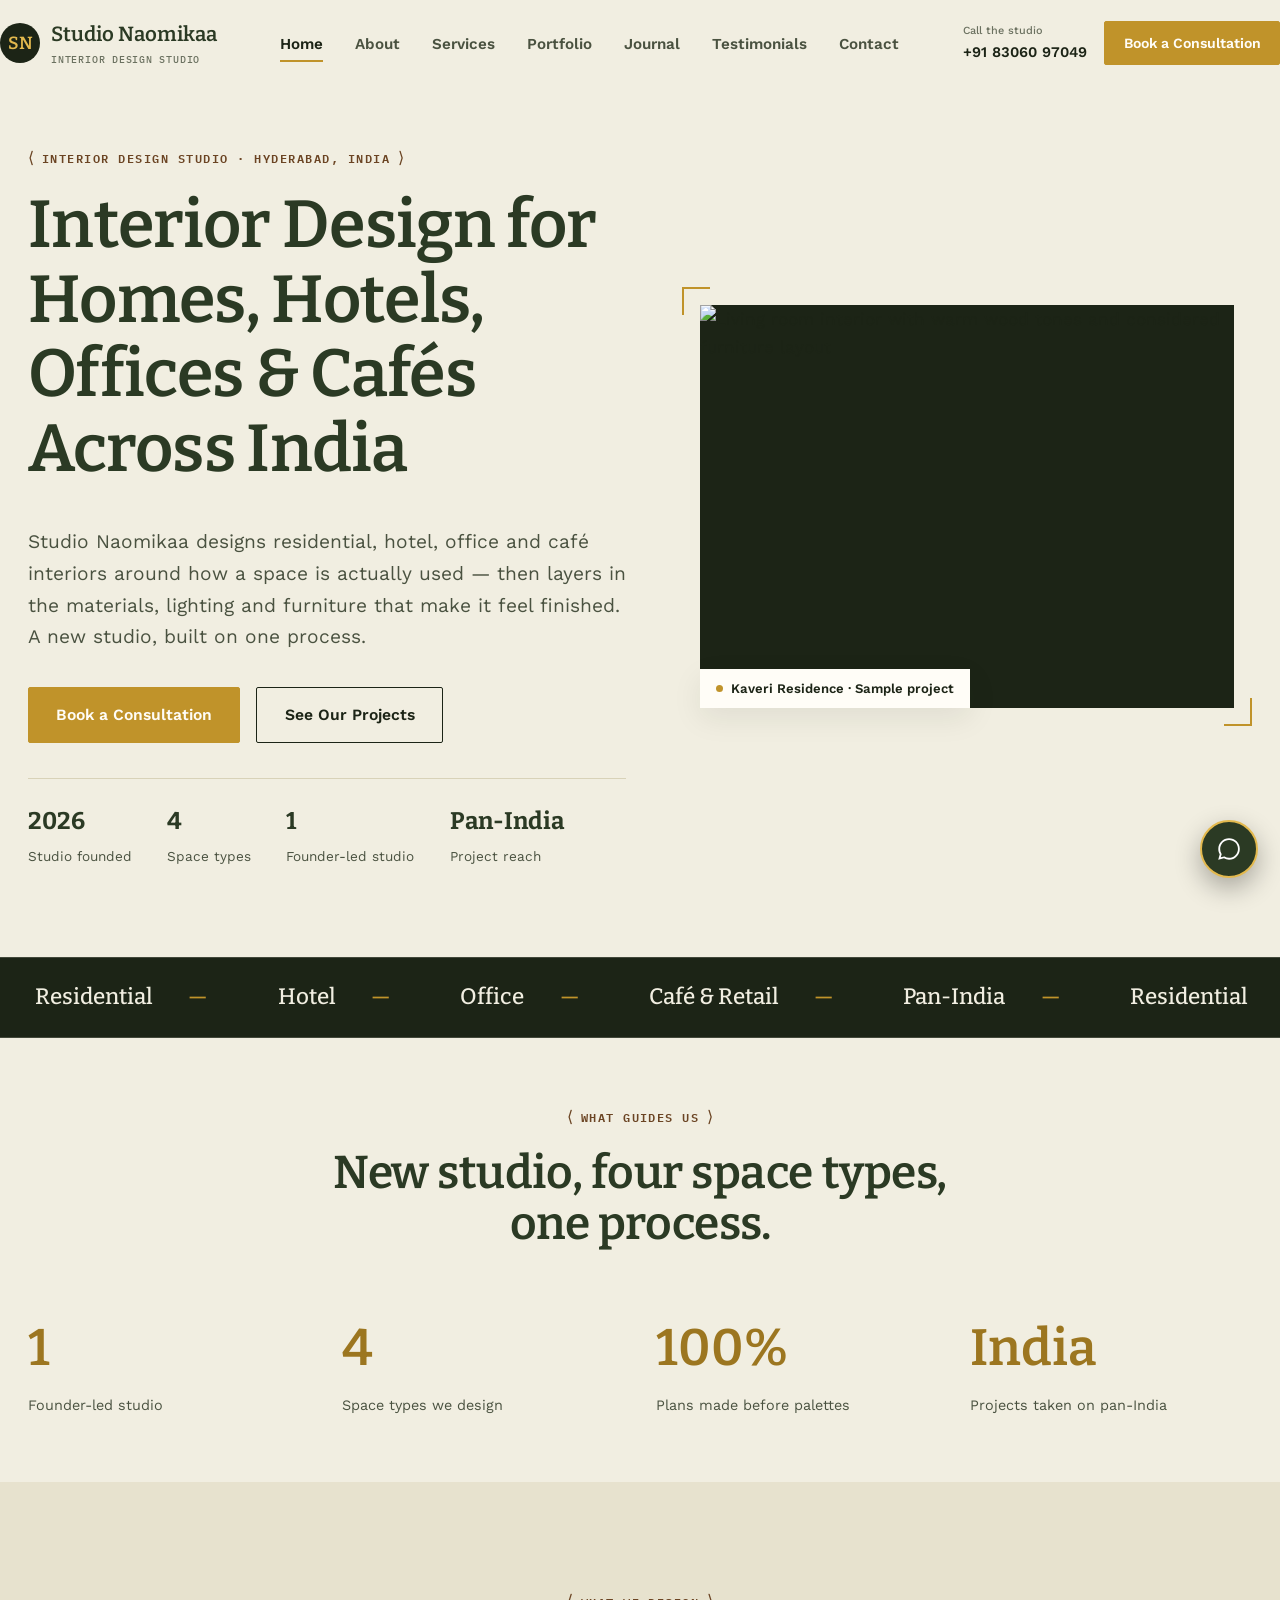
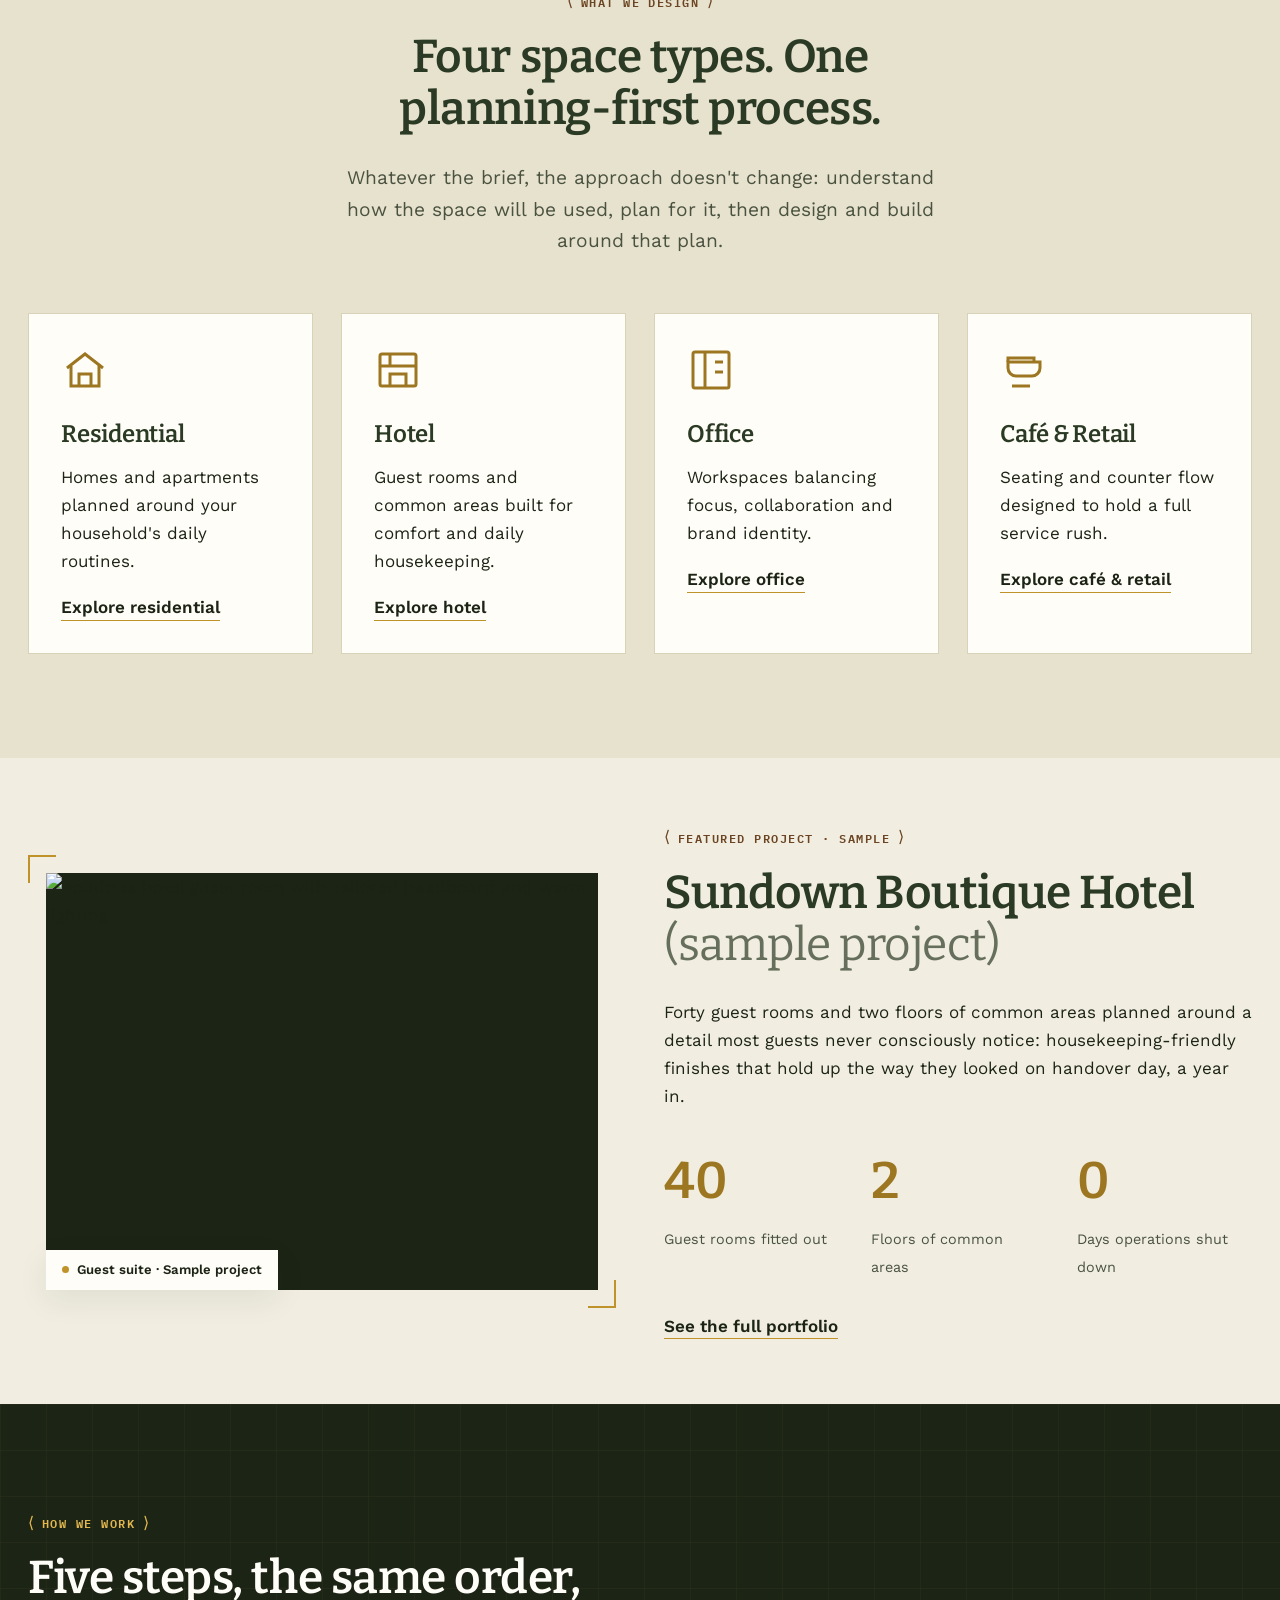
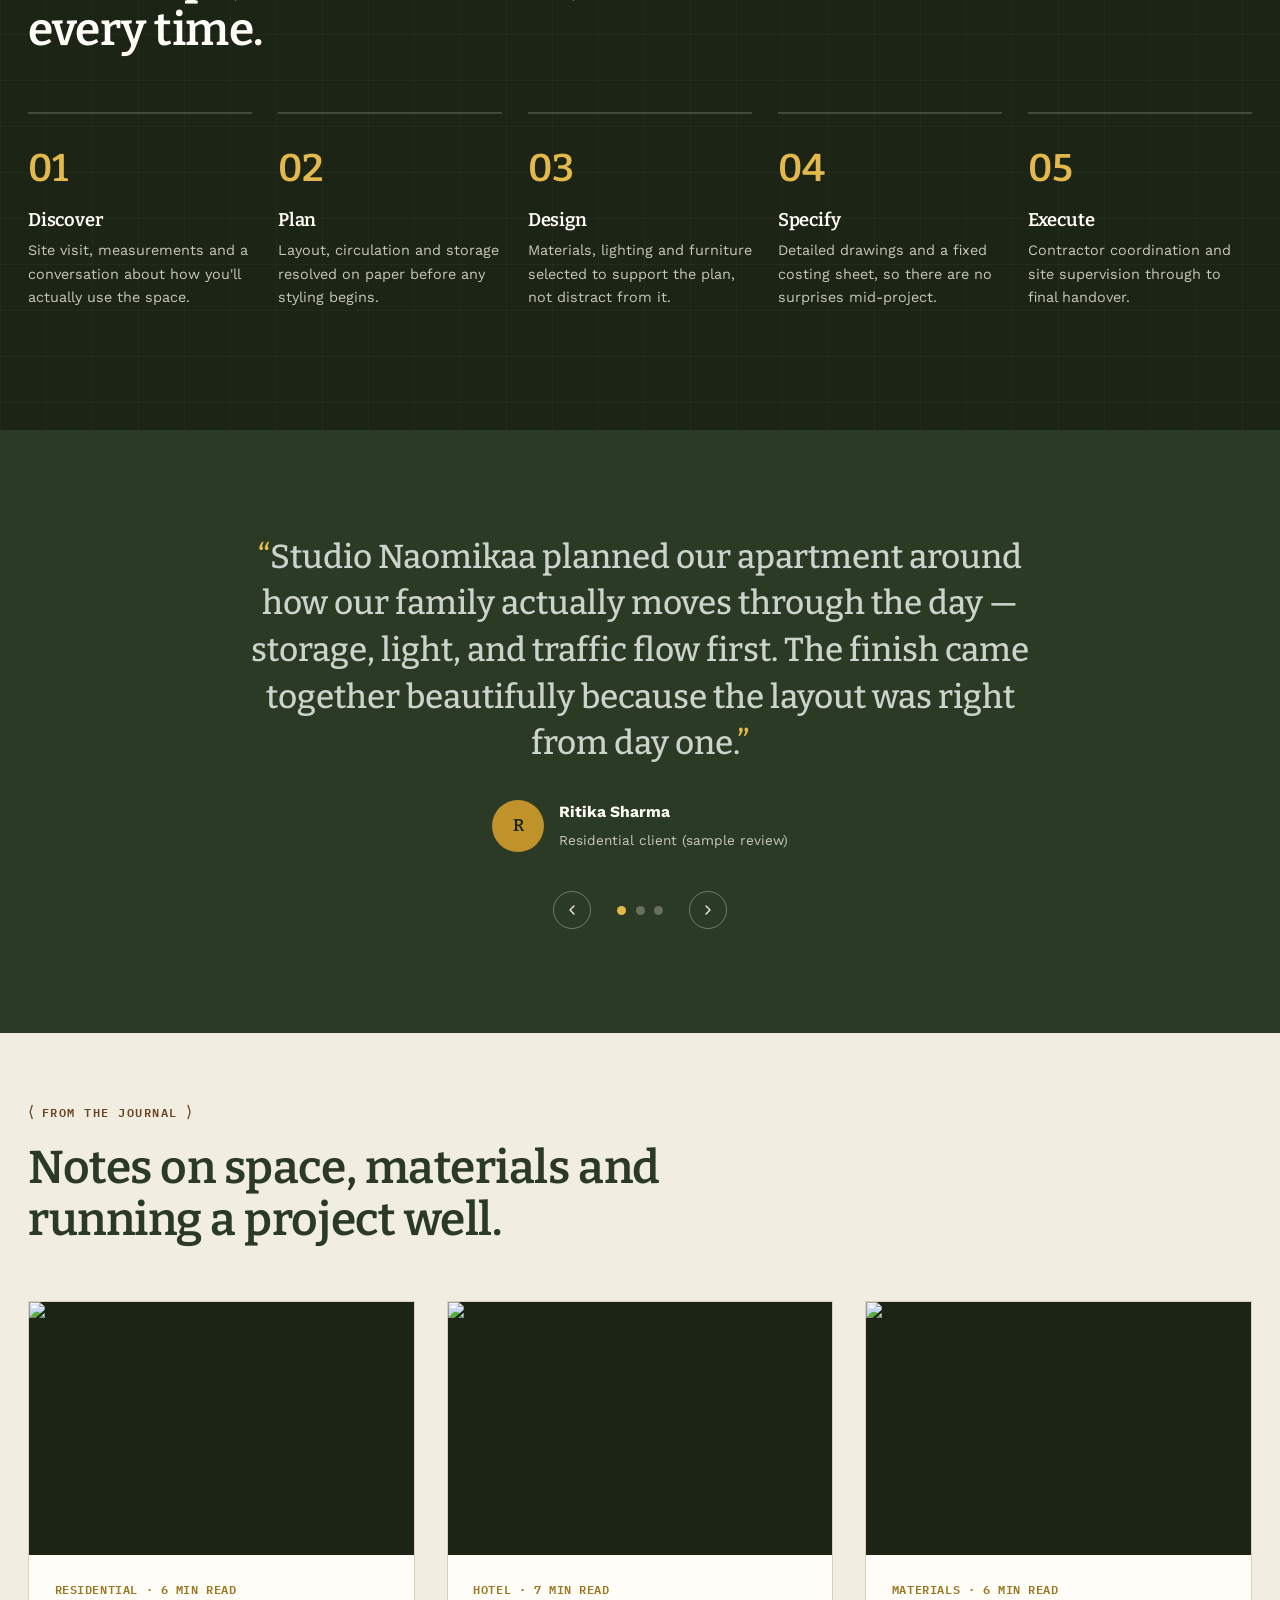
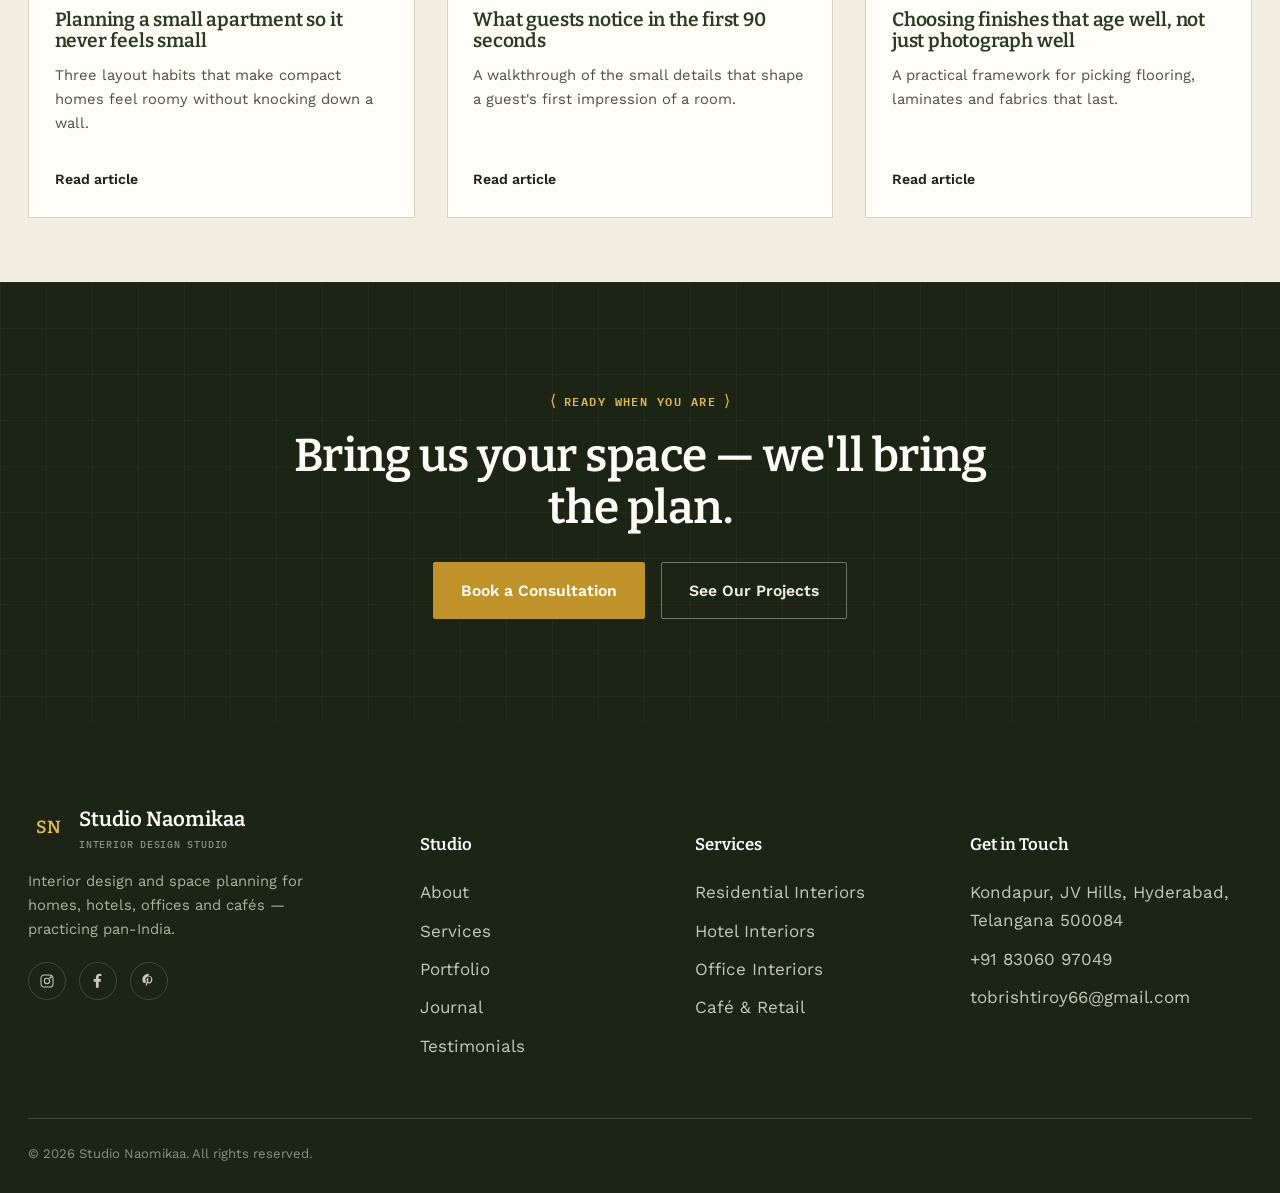
==== index.html @ 643a0569 "first commit" ====
<!DOCTYPE html>
<html lang="en">
<head>
<meta charset="UTF-8">
<meta name="viewport" content="width=device-width, initial-scale=1.0">
<title>Interior Designer in India | Home, Hotel, Office & Café — Studio Naomikaa</title>
<meta name="description" content="Studio Naomikaa is an interior design studio serving clients across India, specializing in home, apartment, hotel, office and café interiors, space planning and turnkey execution.">
<meta name="keywords" content="Studio Naomikaa, interior designer in India, interior design company India, interior design studio India, home interior designer, apartment interior design, hotel interior design, office interior design, cafe interior design, residential interior design, turnkey interior design, space planning, Hyderabad interior designer, Brishti Roy">
<meta name="robots" content="index, follow, max-image-preview:large, max-snippet:-1, max-video-preview:-1">
<meta name="googlebot" content="index, follow, max-image-preview:large, max-snippet:-1, max-video-preview:-1">
<meta name="author" content="Studio Naomikaa — Brishti Roy">
<meta name="publisher" content="Studio Naomikaa">
<link rel="canonical" href="https://studionaomikaa.in/">
<link rel="alternate" hreflang="en-in" href="https://studionaomikaa.in/">
<link rel="alternate" hreflang="x-default" href="https://studionaomikaa.in/">
<meta property="og:type" content="website">
<meta property="og:site_name" content="Studio Naomikaa">
<meta property="og:title" content="Interior Designer in India | Home, Hotel, Office & Café — Studio Naomikaa">
<meta property="og:description" content="Studio Naomikaa is an interior design studio serving clients across India, specializing in home, apartment, hotel, office and café interiors, space planning and turnkey execution.">
<meta property="og:url" content="https://studionaomikaa.in/">
<meta property="og:image" content="https://studionaomikaa.in/images/hero-main.svg">
<meta property="og:locale" content="en_IN">
<meta name="twitter:card" content="summary_large_image">
<meta name="twitter:title" content="Interior Designer in India | Home, Hotel, Office & Café — Studio Naomikaa">
<meta name="twitter:description" content="Studio Naomikaa is an interior design studio serving clients across India, specializing in home, apartment, hotel, office and café interiors, space planning and turnkey execution.">
<meta name="twitter:image" content="https://studionaomikaa.in/images/hero-main.svg">
<meta name="twitter:image:alt" content="Home — Studio Naomikaa">
<link rel="icon" type="image/svg+xml" href="images/favicon.svg">
<link rel="mask-icon" href="images/favicon.svg" color="#1C2416">
<meta name="theme-color" content="#1C2416">
<link rel="preconnect" href="https://fonts.googleapis.com">
<link rel="preconnect" href="https://fonts.gstatic.com" crossorigin>
<link href="https://fonts.googleapis.com/css2?family=Bitter:wght@400;500;600;700;800&family=Work+Sans:wght@400;500;600;700&family=IBM+Plex+Mono:wght@500;600&display=swap" rel="stylesheet">
<link rel="stylesheet" href="css/style.css">
<link rel="preload" as="image" href="https://images.unsplash.com/photo-1600210492486-724fe5c67fb0?q=80&w=1200&auto=format&fit=crop" fetchpriority="high">
<script type="application/ld+json">
{"@context":"https://schema.org","@graph":[{"@type":["ProfessionalService","Organization"],"@id":"https://studionaomikaa.in/#organization","name":"Studio Naomikaa","alternateName":"Studio Naomikaa Interior Design Studio","description":"Interior design studio serving clients across India with residential, hotel, office, café and retail interior design, space planning and turnkey execution.","url":"https://studionaomikaa.in/","logo":"https://studionaomikaa.in/images/favicon.svg","telephone":"+91-83060-97049","email":"tobrishtiroy66@gmail.com","priceRange":"₹₹","sameAs":["https://www.instagram.com/buru.my_art_my_soul/"],"areaServed":[{"@type":"Country","name":"India"}],"address":[{"@type":"PostalAddress","streetAddress":"Kondapur, JV Hills","addressLocality":"Hyderabad","addressRegion":"Telangana","postalCode":"500084","addressCountry":"IN"}],"founder":{"@id":"https://studionaomikaa.in/#brishti-roy"},"knowsAbout":["Interior design","Residential interior design","Apartment interior design","Hotel interior design","Office interior design","Café interior design","Retail interior design","Space planning","Turnkey interior execution"],"serviceType":["Residential interior design","Hotel interior design","Office interior design","Café and retail interior design","Space planning","Turnkey interior execution"]},{"@type":"Person","@id":"https://studionaomikaa.in/#brishti-roy","name":"Brishti Roy","jobTitle":"Founder & Principal Designer","description":"Brishti Roy is the Founder & Principal Designer of Studio Naomikaa, an interior design studio named after her daughter Naomikaa and built around a long-held passion for architecture and interior design.","worksFor":{"@id":"https://studionaomikaa.in/#organization"},"sameAs":["https://www.instagram.com/buru.my_art_my_soul/"],"knowsAbout":["Interior design","Space planning","Residential interiors","Hotel interiors","Office interiors","Café interiors","Design management"]},{"@type":"WebSite","@id":"https://studionaomikaa.in/#website","url":"https://studionaomikaa.in/","name":"Studio Naomikaa","publisher":{"@id":"https://studionaomikaa.in/#organization"},"inLanguage":"en-IN"},{"@type":"WebPage","@id":"https://studionaomikaa.in/#webpage","url":"https://studionaomikaa.in/","name":"Interior Designer in India | Home, Hotel, Office & Café — Studio Naomikaa","description":"Studio Naomikaa is an interior design studio serving clients across India, specializing in home, apartment, hotel, office and café interiors, space planning and turnkey execution.","isPartOf":{"@id":"https://studionaomikaa.in/#website"},"about":{"@id":"https://studionaomikaa.in/#organization"},"inLanguage":"en-IN","dateModified":"2026-09-06","breadcrumb":{"@id":"https://studionaomikaa.in/#breadcrumb"}},{"@type":"BreadcrumbList","@id":"https://studionaomikaa.in/#breadcrumb","itemListElement":[{"@type":"ListItem","position":1,"name":"Home","item":"https://studionaomikaa.in/"}]}]}
</script>
</head>

<body>
<a href="#main-content" class="skip-link">Skip to main content</a>

<nav class="site-nav">
  <div class="container nav-inner">
    <a href="index.html" class="brand">
      <span class="mark">SN</span>
      <span>Studio Naomikaa<small>Interior Design Studio</small></span>
    </a>
    <button class="nav-toggle" aria-label="Toggle navigation" aria-expanded="false" aria-controls="primary-navigation"><span></span></button>
    <ul class="nav-links" id="primary-navigation">
      <li><a href="index.html" class="active" aria-current="page">Home</a></li>
      <li><a href="about.html">About</a></li>
      <li><a href="services.html">Services</a></li>
      <li><a href="portfolio.html">Portfolio</a></li>
      <li><a href="blog.html">Journal</a></li>
      <li><a href="testimonials.html">Testimonials</a></li>
      <li><a href="contact.html">Contact</a></li>
    </ul>
    <div class="nav-cta-group">
      <span class="nav-phone"><span>Call the studio</span>+91 83060 97049</span>
      <a href="contact.html" class="btn btn-brass btn-sm">Book a Consultation</a>
    </div>
  </div>
</nav>

<main id="main-content">

<section class="hero">
  <div class="container hero-grid">
    <div class="hero-copy">
      <p class="tag">Interior design studio · Hyderabad, India</p>
      <h1>Interior Design for Homes, Hotels, Offices & Cafés Across India</h1>
      <p class="lead">Studio Naomikaa designs residential, hotel, office and café interiors around how a space is actually used — then layers in the materials, lighting and furniture that make it feel finished. A new studio, built on one process.</p>
      <div class="hero-actions">
        <a href="contact.html" class="btn btn-brass">Book a Consultation</a>
        <a href="portfolio.html" class="btn btn-line">See Our Projects</a>
      </div>
      <div class="hero-meta">
        <div><strong>2026</strong><span>Studio founded</span></div>
        <div><strong>4</strong><span>Space types</span></div>
        <div><strong>1</strong><span>Founder-led studio</span></div>
        <div><strong>Pan-India</strong><span>Project reach</span></div>
      </div>
    </div>
    <div class="hero-media frame">
      <div class="frame-inner"><img src="https://images.unsplash.com/photo-1600210492486-724fe5c67fb0?q=80&w=1200&auto=format&fit=crop" alt="Living room interior with warm wood tones and considered furniture layout" width="900" height="680" loading="eager" fetchpriority="high"></div>
      <span class="frame-tag">Kaveri Residence · Sample project</span>
    </div>
  </div>
</section>

<div class="marquee" aria-hidden="true">
  <div class="marquee-track">
    <span>Residential</span><span>Hotel</span><span>Office</span><span>Café &amp; Retail</span><span>Pan-India</span>
    <span>Residential</span><span>Hotel</span><span>Office</span><span>Café &amp; Retail</span><span>Pan-India</span>
  </div>
</div>

<section class="section-tight">
  <div class="container">
    <div class="section-head center mx-auto">
      <p class="tag">What guides us</p>
      <h2>New studio, four space types, one process.</h2>
    </div>
    <div class="stat-row">
      <div class="stat"><strong>1</strong><span>Founder-led studio</span></div>
      <div class="stat"><strong>4</strong><span>Space types we design</span></div>
      <div class="stat"><strong>100%</strong><span>Plans made before palettes</span></div>
      <div class="stat"><strong>India</strong><span>Projects taken on pan-India</span></div>
    </div>
  </div>
</section>

<section class="section-deep">
  <div class="container">
    <div class="section-head center mx-auto">
      <p class="tag">What we design</p>
      <h2>Four space types. One planning-first process.</h2>
      <p class="lead mx-auto">Whatever the brief, the approach doesn't change: understand how the space will be used, plan for it, then design and build around that plan.</p>
    </div>
    <div class="value-grid" style="grid-template-columns:repeat(4,1fr);">
      <div class="value-card">
        <svg class="ico" viewBox="0 0 24 24" fill="none" stroke="currentColor" stroke-width="1.5"><path d="M3 11l9-7 9 7"/><path d="M5 10v10h14V10"/><path d="M9 20v-6h6v6"/></svg>
        <h3>Residential</h3>
        <p>Homes and apartments planned around your household's daily routines.</p>
        <a href="services.html#residential" class="text-link">Explore residential</a>
      </div>
      <div class="value-card">
        <svg class="ico" viewBox="0 0 24 24" fill="none" stroke="currentColor" stroke-width="1.5"><rect x="3" y="4" width="18" height="16" rx="1"/><path d="M3 10h18"/><path d="M8 4v6"/><path d="M8 20v-6h8v6"/></svg>
        <h3>Hotel</h3>
        <p>Guest rooms and common areas built for comfort and daily housekeeping.</p>
        <a href="services.html#hotel" class="text-link">Explore hotel</a>
      </div>
      <div class="value-card">
        <svg class="ico" viewBox="0 0 24 24" fill="none" stroke="currentColor" stroke-width="1.5"><rect x="3" y="3" width="18" height="18" rx="1"/><path d="M9 3v18"/><path d="M14 8h4"/><path d="M14 13h4"/></svg>
        <h3>Office</h3>
        <p>Workspaces balancing focus, collaboration and brand identity.</p>
        <a href="services.html#office" class="text-link">Explore office</a>
      </div>
      <div class="value-card">
        <svg class="ico" viewBox="0 0 24 24" fill="none" stroke="currentColor" stroke-width="1.5"><path d="M4 8h16v3a4 4 0 0 1-4 4H8a4 4 0 0 1-4-4z"/><path d="M4 8V6h13v2"/><path d="M6 20h9"/></svg>
        <h3>Café &amp; Retail</h3>
        <p>Seating and counter flow designed to hold a full service rush.</p>
        <a href="services.html#cafe" class="text-link">Explore café &amp; retail</a>
      </div>
    </div>
  </div>
</section>

<section class="section-tight">
  <div class="container grid-2">
    <div class="frame">
      <div class="frame-inner"><img src="https://images.unsplash.com/photo-1590381105924-c72589b9ef3f?q=80&w=1200&auto=format&fit=crop" alt="Boutique hotel guest room with tailored headboard and warm lighting" width="900" height="680" loading="lazy"></div>
      <span class="frame-tag">Guest suite · Sample project</span>
    </div>
    <div>
      <p class="tag">Featured project · sample</p>
      <h2>Sundown Boutique Hotel <span style="font-weight:400;opacity:.7;">(sample project)</span></h2>
      <p>Forty guest rooms and two floors of common areas planned around a detail most guests never consciously notice: housekeeping-friendly finishes that hold up the way they looked on handover day, a year in.</p>
      <div class="stat-row" style="grid-template-columns:repeat(3,1fr);margin:1.8rem 0 2rem;">
        <div class="stat"><strong>40</strong><span>Guest rooms fitted out</span></div>
        <div class="stat"><strong>2</strong><span>Floors of common areas</span></div>
        <div class="stat"><strong>0</strong><span>Days operations shut down</span></div>
      </div>
      <a href="portfolio.html" class="text-link">See the full portfolio</a>
    </div>
  </div>
</section>

<section class="section-dark">
  <div class="container">
    <div class="section-head">
      <p class="tag">How we work</p>
      <h2>Five steps, the same order, every time.</h2>
    </div>
    <div class="process-track">
      <div class="process-step">
        <span class="step-num">01</span>
        <h3>Discover</h3>
        <p>Site visit, measurements and a conversation about how you'll actually use the space.</p>
      </div>
      <div class="process-step">
        <span class="step-num">02</span>
        <h3>Plan</h3>
        <p>Layout, circulation and storage resolved on paper before any styling begins.</p>
      </div>
      <div class="process-step">
        <span class="step-num">03</span>
        <h3>Design</h3>
        <p>Materials, lighting and furniture selected to support the plan, not distract from it.</p>
      </div>
      <div class="process-step">
        <span class="step-num">04</span>
        <h3>Specify</h3>
        <p>Detailed drawings and a fixed costing sheet, so there are no surprises mid-project.</p>
      </div>
      <div class="process-step">
        <span class="step-num">05</span>
        <h3>Execute</h3>
        <p>Contractor coordination and site supervision through to final handover.</p>
      </div>
    </div>
  </div>
</section>

<section class="section-verdigris">
  <div class="container">
    <div class="testi-wrap" data-testi-carousel role="region" aria-roledescription="carousel" aria-label="Client testimonials" aria-live="polite">
      <div class="testi-slide">
        <p class="testi-quote">Studio Naomikaa planned our apartment around how our family actually moves through the day — storage, light, and traffic flow first. The finish came together beautifully because the layout was right from day one.</p>
        <div class="testi-person"><div class="testi-avatar">R</div><div><strong>Ritika Sharma</strong><span>Residential client (sample review)</span></div></div>
      </div>
      <div class="testi-slide">
        <p class="testi-quote">We handed over 40 guest rooms and two floors of common areas. The team stayed on schedule through execution and the housekeeping-friendly detailing has held up beautifully a year on.</p>
        <div class="testi-person"><div class="testi-avatar">A</div><div><strong>Arvind Rao</strong><span>General Manager, hotel client (sample review)</span></div></div>
      </div>
      <div class="testi-slide">
        <p class="testi-quote">Our new office needed to feel like our brand without turning into a showroom. Studio Naomikaa balanced open collaboration space with quiet focus rooms — the team actually uses every corner of it.</p>
        <div class="testi-person"><div class="testi-avatar">S</div><div><strong>Sameera Iyer</strong><span>Founder, startup client (sample review)</span></div></div>
      </div>
      <div class="testi-dots"></div>
    </div>
  </div>
</section>

<section class="section-tight">
  <div class="container">
    <div class="section-head">
      <p class="tag">From the journal</p>
      <h2>Notes on space, materials and running a project well.</h2>
    </div>
    <div class="blog-grid">
      <a href="blog-post.html" class="blog-card">
        <div class="thumb"><img src="https://images.unsplash.com/photo-1616486338812-3dadae4b4ace?q=80&w=900&auto=format&fit=crop" alt="Planning a small apartment interior in India so it never feels small — Studio Naomikaa journal" width="900" height="590" loading="lazy" style="width:100%;height:100%;object-fit:cover;"></div>
        <div class="body">
          <span class="meta">Residential · 6 min read</span>
          <h3>Planning a small apartment so it never feels small</h3>
          <p>Three layout habits that make compact homes feel roomy without knocking down a wall.</p>
          <span class="read">Read article</span>
        </div>
      </a>
      <a href="blog.html" class="blog-card">
        <div class="thumb"><img src="https://images.unsplash.com/photo-1618221195710-dd6b41faaea6?q=80&w=900&auto=format&fit=crop" alt="What hotel guests notice in the first 90 seconds — Studio Naomikaa journal" width="900" height="590" loading="lazy" style="width:100%;height:100%;object-fit:cover;"></div>
        <div class="body">
          <span class="meta">Hotel · 7 min read</span>
          <h3>What guests notice in the first 90 seconds</h3>
          <p>A walkthrough of the small details that shape a guest's first impression of a room.</p>
          <span class="read">Read article</span>
        </div>
      </a>
      <a href="blog.html" class="blog-card">
        <div class="thumb"><img src="https://images.unsplash.com/photo-1497366216548-37526070297c?q=80&w=900&auto=format&fit=crop" alt="Choosing interior finishes that age well — Studio Naomikaa journal" width="900" height="590" loading="lazy" style="width:100%;height:100%;object-fit:cover;"></div>
        <div class="body">
          <span class="meta">Materials · 6 min read</span>
          <h3>Choosing finishes that age well, not just photograph well</h3>
          <p>A practical framework for picking flooring, laminates and fabrics that last.</p>
          <span class="read">Read article</span>
        </div>
      </a>
    </div>
  </div>
</section>

<section class="section-dark cta-banner">
  <div class="container">
    <p class="tag">Ready when you are</p>
    <h2>Bring us your space — we'll bring the plan.</h2>
    <div class="btn-row">
      <a href="contact.html" class="btn btn-brass">Book a Consultation</a>
      <a href="portfolio.html" class="btn btn-line">See Our Projects</a>
    </div>
  </div>
</section>

</main>

<footer class="site-footer">
  <div class="container">
    <div class="footer-grid">
      <div class="footer-brand">
        <a href="index.html" class="brand" style="color:#fff;margin-bottom:1rem;">
          <span class="mark">SN</span>
          <span>Studio Naomikaa<small style="color:#8C9280;">Interior Design Studio</small></span>
        </a>
        <p>Interior design and space planning for homes, hotels, offices and cafés — practicing pan-India.</p>
        <div class="footer-social">
          <a href="https://www.instagram.com/buru.my_art_my_soul/" aria-label="Instagram" target="_blank" rel="noopener"><svg width="16" height="16" viewBox="0 0 24 24" fill="none" stroke="currentColor" stroke-width="1.6"><rect x="3" y="3" width="18" height="18" rx="5"/><circle cx="12" cy="12" r="4"/><circle cx="17.5" cy="6.5" r="1"/></svg></a>
          <a href="#" aria-label="Facebook" target="_blank" rel="noopener"><svg width="16" height="16" viewBox="0 0 24 24" fill="currentColor"><path d="M13 22v-9h3l.5-4H13V6.5c0-1.16.32-1.95 2-1.95H17V1.14C16.63 1.1 15.4 1 13.94 1 10.9 1 8.85 2.86 8.85 6.15V9H5.5v4H8.85v9h4.15z"/></svg></a>
          <a href="#" aria-label="Pinterest" target="_blank" rel="noopener"><svg width="16" height="16" viewBox="0 0 24 24" fill="currentColor"><path d="M12 1C5.9 1 2 5.14 2 9.94c0 2.9 1.55 5.14 3.97 5.14.4 0 .77-.24.9-.7.09-.34.32-1.24.42-1.61.14-.5.09-.68-.24-1.12-.35-.47-.53-1.05-.53-1.86 0-2.4 1.8-4.55 4.68-4.55 2.55 0 3.95 1.56 3.95 3.64 0 2.74-1.21 5.06-3 5.06-1 0-1.74-.82-1.5-1.83.28-1.2.83-2.5.83-3.36 0-.78-.42-1.43-1.28-1.43-1.01 0-1.83 1.05-1.83 2.45 0 .9.3 1.5.3 1.5s-1.02 4.3-1.2 5.06c-.36 1.5-.05 3.35-.03 3.53.02.11.15.14.22.06.09-.11 1.24-1.53 1.63-2.94.11-.4.63-2.45.63-2.45.31.6 1.22 1.12 2.19 1.12 2.88 0 4.98-2.65 4.98-5.93 0-3.15-2.57-5.65-5.9-5.65z"/></svg></a>
        </div>
      </div>
      <div>
        <h5>Studio</h5>
        <ul>
          <li><a href="about.html">About</a></li>
          <li><a href="services.html">Services</a></li>
          <li><a href="portfolio.html">Portfolio</a></li>
          <li><a href="blog.html">Journal</a></li>
          <li><a href="testimonials.html">Testimonials</a></li>
        </ul>
      </div>
      <div>
        <h5>Services</h5>
        <ul>
          <li><a href="services.html#residential">Residential Interiors</a></li>
          <li><a href="services.html#hotel">Hotel Interiors</a></li>
          <li><a href="services.html#office">Office Interiors</a></li>
          <li><a href="services.html#cafe">Café &amp; Retail</a></li>
        </ul>
      </div>
      <div>
        <h5>Get in Touch</h5>
        <ul>
          <li>Kondapur, JV Hills, Hyderabad, Telangana 500084</li>
          <li><a href="tel:+918306097049">+91 83060 97049</a></li>
          <li><a href="mailto:tobrishtiroy66@gmail.com">tobrishtiroy66@gmail.com</a></li>
        </ul>
      </div>
    </div>
    <div class="footer-bottom">
      <span>© 2026 Studio Naomikaa. All rights reserved.</span>

    </div>
  </div>
</footer>

<a href="https://wa.me/918306097049" target="_blank" rel="noopener" class="wa-float" aria-label="Chat with Studio Naomikaa on WhatsApp">
  <svg width="26" height="26" viewBox="0 0 24 24" fill="currentColor"><path d="M12.04 2C6.58 2 2.13 6.45 2.13 11.91C2.13 13.66 2.59 15.36 3.45 16.86L2.05 22L7.31 20.62C8.75 21.41 10.38 21.83 12.04 21.83C17.5 21.83 21.95 17.38 21.95 11.92C21.95 9.27 20.92 6.78 19.05 4.91C17.18 3.03 14.69 2 12.04 2M12.04 3.67C14.25 3.67 16.32 4.53 17.88 6.09C19.44 7.66 20.29 9.72 20.28 11.92C20.28 16.46 16.58 20.15 12.03 20.15C10.56 20.15 9.12 19.76 7.85 19.03L7.55 18.85L4.43 19.67L5.26 16.63L5.06 16.31C4.26 15 3.84 13.47 3.84 11.91C3.85 7.37 7.5 3.67 12.04 3.67Z"/></svg>
</a>

<script src="js/main.js"></script>
</body>
</html>
---- css/style.css ----
/* =========================================================================
   STUDIO NAOMIKAA — design system
   Palette: warm plaster cream, deep forest ink, soil brown and aged-gold
   wheat — an earthy, material-led palette suited to interior design.
   Registration-mark corners and drafting notation stand in for generic
   "eyebrow" labels — an architect's own visual vocabulary.
   Typography: Bitter (serif, headings) + Work Sans (body) + IBM Plex Mono
   (labels, eyebrows, numerals) — an editorial/technical pairing.
   ========================================================================= */

:root{
  --plaster:      #F1EEE1;
  --plaster-deep: #E7E2CE;
  --ink:          #1C2416;
  --ink-soft:     #4A5240;
  --ink-faint:    #6B7160;
  --teak:         #6B4423;
  --brass:        #C0932A;
  --brass-deep:   #9C7620;
  --brass-light:  #E3B94E;
  --verdigris:    #3F5433;
  --verdigris-deep:#2B3A24;
  --line:         #D8D2B8;
  --line-dark:    rgba(241,238,225,0.18);
  --white:        #FFFDF7;
  --shadow:       0 24px 60px rgba(28,36,22,0.12);
  --shadow-soft:  0 10px 30px rgba(28,36,22,0.08);
  --maxw: 1280px;
}

@media (prefers-reduced-motion: reduce){
  *{animation-duration:0.001ms !important; transition-duration:0.001ms !important; scroll-behavior:auto !important;}
}

*{box-sizing:border-box;}
html{scroll-behavior:smooth;}
body{
  margin:0;
  background:var(--plaster);
  color:var(--ink);
  font-family:'Work Sans',sans-serif;
  font-size:17px;
  line-height:1.65;
  -webkit-font-smoothing:antialiased;
}
img{max-width:100%;display:block;}
a{color:inherit;text-decoration:none;}
ul{margin:0;padding:0;list-style:none;}
button{font-family:inherit;}

h1,h2,h3,h4,.display{
  font-family:'Bitter',serif;
  font-weight:600;
  color:var(--verdigris-deep);
  line-height:1.12;
  letter-spacing:-0.01em;
  margin:0 0 .6em;
}
h1{font-size:clamp(2.6rem,5.2vw,4.6rem); font-weight:600;}
h2{font-size:clamp(2rem,3.6vw,3rem);}
h3{font-size:1.5rem;}
p{margin:0 0 1.1em; max-width:62ch;}
.lead{font-size:1.2rem;color:var(--ink-soft);max-width:52ch;}

.container{max-width:var(--maxw);margin-inline:auto;padding-inline:1.75rem;}
section{padding:6.5rem 0;}
.section-tight{padding:4rem 0;}
.section-deep{background:var(--plaster-deep);}
.section-dark{
  background-color:var(--ink);color:var(--plaster);
  background-image:
    linear-gradient(rgba(227,185,78,0.045) 1px, transparent 1px),
    linear-gradient(90deg, rgba(227,185,78,0.045) 1px, transparent 1px);
  background-size:46px 46px;
}
.section-dark h1,.section-dark h2,.section-dark h3{color:var(--white);}
.section-dark p{color:#C7C9B8;}
.section-verdigris{background:var(--verdigris-deep);color:var(--plaster);}
.section-verdigris h2,.section-verdigris h3{color:#fff;}
.section-verdigris p{color:#CBD3CC;}

/* --- drafting-note tag, replaces generic all-caps eyebrows --- */
.tag{
  display:inline-flex;
  align-items:center;
  gap:.5rem;
  font-family:'IBM Plex Mono',monospace;
  font-weight:600;
  font-size:.78rem;
  letter-spacing:.12em;
  text-transform:uppercase;
  color:var(--teak);
  margin-bottom:1rem;
}
.tag::before{content:"⟨";font-family:'Bitter',serif;font-weight:400;font-size:1.3em;letter-spacing:0;text-transform:none;}
.tag::after{content:"⟩";font-family:'Bitter',serif;font-weight:400;font-size:1.3em;letter-spacing:0;text-transform:none;}
.section-dark .tag,.section-verdigris .tag{color:var(--brass-light);}

/* --- links / buttons --- */
.btn{
  display:inline-flex;align-items:center;justify-content:center;gap:.6rem;
  font-weight:600;font-size:.98rem;
  padding:.9rem 1.7rem;
  border-radius:2px;border:1px solid transparent;
  cursor:pointer;transition:transform .18s ease, background .18s ease, color .18s ease, border-color .18s ease;
  white-space:nowrap;
}
.btn-brass{background:var(--brass);color:var(--white);border-color:var(--brass);}
.btn-brass:hover{background:var(--brass-deep);border-color:var(--brass-deep);transform:translateY(-2px);}
.btn-ink{background:var(--ink);color:var(--plaster);border-color:var(--ink);}
.btn-ink:hover{background:#000;transform:translateY(-2px);}
.btn-line{background:transparent;color:var(--ink);border-color:var(--ink);}
.btn-line:hover{background:var(--ink);color:var(--plaster);transform:translateY(-2px);}
.section-dark .btn-line,.section-verdigris .btn-line{color:var(--plaster);border-color:rgba(241,238,225,0.4);}
.section-dark .btn-line:hover,.section-verdigris .btn-line:hover{background:var(--plaster);color:var(--ink);transform:translateY(-2px);}
.btn-sm{padding:.6rem 1.15rem;font-size:.88rem;}
a:focus-visible,button:focus-visible,.btn:focus-visible{outline:3px solid var(--brass);outline-offset:3px;}

.text-link{font-weight:600;border-bottom:1.5px solid var(--brass);padding-bottom:.15rem;transition:border-color .15s ease, opacity .15s ease;}
.text-link:hover{border-color:transparent;opacity:.7;}

/* =========================== NAVIGATION =========================== */
.skip-link{position:absolute;left:-9999px;top:0;z-index:2000;background:var(--ink);color:#fff;padding:.85rem 1.4rem;font-weight:600;}
.skip-link:focus{left:0;}

.site-nav{
  position:sticky;top:0;z-index:1000;
  background:rgba(241,238,225,0.92);
  backdrop-filter:blur(10px);
  border-bottom:1px solid transparent;
  transition:border-color .25s ease, box-shadow .25s ease;
}
.site-nav.is-scrolled{border-color:var(--line);box-shadow:0 6px 24px rgba(28,36,22,0.06);}
.nav-inner{display:flex;align-items:center;justify-content:space-between;gap:1.5rem;padding:1.15rem 0;}
.brand{display:flex;align-items:center;gap:.7rem;font-family:'Bitter',serif;font-weight:600;font-size:1.28rem;color:var(--verdigris-deep);}
.brand .mark{
  width:40px;height:40px;flex:0 0 auto;border-radius:50%;
  background:var(--ink);color:var(--brass-light);
  display:flex;align-items:center;justify-content:center;
  font-family:'Bitter',serif;font-weight:600;font-size:1.1rem;
}
.brand small{display:block;font-family:'IBM Plex Mono',monospace;font-weight:500;font-size:.6rem;letter-spacing:.08em;text-transform:uppercase;color:var(--ink-faint);}

.nav-links{display:flex;align-items:center;gap:2rem;}
.nav-links a{font-weight:600;font-size:.95rem;color:var(--ink-soft);position:relative;padding:.3rem 0;}
.nav-links a:hover,.nav-links a.active{color:var(--ink);}
.nav-links a.active::after{content:"";position:absolute;left:0;right:0;bottom:-4px;height:2px;background:var(--brass);}
.nav-cta-group{display:flex;align-items:center;gap:1.1rem;}
.nav-phone{font-weight:600;font-size:.92rem;color:var(--ink);white-space:nowrap;}
.nav-phone span{display:block;font-size:.68rem;font-weight:500;color:var(--ink-faint);}

.nav-toggle{display:none;background:none;border:none;width:38px;height:32px;position:relative;cursor:pointer;}
.nav-toggle span,.nav-toggle span::before,.nav-toggle span::after{
  content:"";position:absolute;left:0;right:0;height:2px;background:var(--ink);transition:transform .2s ease, opacity .2s ease;
}
.nav-toggle span{top:15px;}
.nav-toggle span::before{top:-9px;}
.nav-toggle span::after{top:9px;}
.nav-toggle.is-open span{background:transparent;}
.nav-toggle.is-open span::before{transform:translateY(9px) rotate(45deg);}
.nav-toggle.is-open span::after{transform:translateY(-9px) rotate(-45deg);}

@media (max-width:991.98px){
  .nav-links{
    position:fixed;inset:73px 0 0 0;background:var(--plaster);
    flex-direction:column;align-items:flex-start;gap:0;padding:1rem 1.75rem 2rem;
    transform:translateY(-8px);opacity:0;pointer-events:none;transition:opacity .2s ease, transform .2s ease;
    overflow-y:auto;
  }
  .nav-links.is-open{opacity:1;transform:translateY(0);pointer-events:auto;}
  .nav-links a{width:100%;padding:1rem 0;border-bottom:1px solid var(--line);}
  .nav-cta-group{display:none;}
  .nav-toggle{display:block;}
}

/* =========================== HERO =========================== */
.hero{padding:3.5rem 0 5.5rem;}
.hero-grid{display:grid;grid-template-columns:1.05fr 1fr;gap:3.5rem;align-items:center;}
.hero-copy p.lead{margin-bottom:2.1rem;}
.hero-actions{display:flex;flex-wrap:wrap;gap:1rem;align-items:center;margin-bottom:2.2rem;}
.hero-meta{display:flex;gap:2.2rem;flex-wrap:wrap;border-top:1px solid var(--line);padding-top:1.4rem;}
.hero-meta div strong{display:block;font-family:'Bitter',serif;font-size:1.5rem;color:var(--verdigris-deep);}
.hero-meta div span{font-size:.85rem;color:var(--ink-soft);}

/* registration-mark frame — the site's signature visual device */
.frame{position:relative;padding:18px;}
.frame::before,.frame::after,.frame .fr-tl,.frame .fr-br{position:absolute;width:26px;height:26px;}
.frame::before{content:"";top:0;left:0;border-top:2px solid var(--brass);border-left:2px solid var(--brass);}
.frame::after{content:"";bottom:0;right:0;border-bottom:2px solid var(--brass);border-right:2px solid var(--brass);}
.frame-inner{position:relative;overflow:hidden;background:var(--ink);}
.frame-inner img{width:100%;height:100%;object-fit:cover;}
.frame-tag{
  position:absolute;left:18px;bottom:18px;background:var(--white);
  padding:.55rem 1rem;font-size:.82rem;font-weight:600;color:var(--ink);
  display:flex;align-items:center;gap:.5rem;box-shadow:var(--shadow-soft);
}
.frame-tag::before{content:"";width:7px;height:7px;border-radius:50%;background:var(--brass);}

@media (max-width:991.98px){
  .hero-grid{grid-template-columns:1fr;}
  .hero-meta{gap:1.6rem;}
}

/* =========================== MARQUEE STRIP =========================== */
.marquee{
  background:var(--ink);color:var(--plaster);overflow:hidden;padding:1.3rem 0;
  border-top:1px solid var(--line-dark);border-bottom:1px solid var(--line-dark);
}
.marquee-track{display:flex;width:max-content;animation:marquee 32s linear infinite;}
.marquee-track span{
  font-family:'Bitter',serif;font-size:1.4rem;font-weight:500;color:var(--plaster);
  padding:0 2.2rem;white-space:nowrap;display:flex;align-items:center;gap:2.2rem;
}
.marquee-track span::after{content:"—";color:var(--brass);}
@keyframes marquee{from{transform:translateX(0);}to{transform:translateX(-50%);}}

/* =========================== STAT / NUMBER ROW =========================== */
.stat-row{display:grid;grid-template-columns:repeat(4,1fr);gap:2rem;}
.stat-row .stat strong{display:block;font-family:'Bitter',serif;font-size:clamp(2.2rem,4vw,3.2rem);color:var(--brass-deep);font-weight:600;}
.stat-row .stat span{font-size:.9rem;color:var(--ink-soft);}
.engagement-card{border:1px solid var(--line-dark);padding:2rem;transition:border-color .2s ease, transform .2s ease, background .2s ease;}
.engagement-card:hover{border-color:var(--brass);background:rgba(227,185,78,0.06);transform:translateY(-4px);}
.engagement-card h3{color:#fff;font-size:1.3rem;}
.engagement-card p{font-size:.92rem;}
.section-dark .stat-row .stat span,.section-verdigris .stat-row .stat span{color:#C7C9B8;}
@media (max-width:767.98px){.stat-row{grid-template-columns:repeat(2,1fr);row-gap:2.2rem;}}

/* =========================== ZIGZAG SERVICE ROWS =========================== */
.zig-row{display:grid;grid-template-columns:1fr 1fr;gap:4rem;align-items:center;padding:4rem 0;border-bottom:1px solid var(--line);}
.zig-row:first-of-type{padding-top:0;}
.zig-row:last-of-type{border-bottom:none;padding-bottom:0;}
.zig-row.reverse .zig-copy{order:2;}
.zig-row.reverse .zig-media{order:1;}
.zig-copy .num{font-family:'Bitter',serif;font-size:1rem;color:var(--brass-deep);font-weight:600;margin-bottom:.8rem;display:block;}
.zig-copy ul{margin-top:1.3rem;display:flex;flex-direction:column;gap:.6rem;}
.zig-copy ul li{display:flex;gap:.7rem;font-size:.95rem;color:var(--ink-soft);}
.zig-copy ul li::before{content:"";width:6px;height:6px;margin-top:.55rem;background:var(--brass);flex:0 0 auto;}
.zig-media{aspect-ratio:4/3.1;}
@media (max-width:900px){
  .zig-row,.zig-row.reverse{grid-template-columns:1fr;gap:1.8rem;}
  .zig-row.reverse .zig-copy,.zig-row.reverse .zig-media{order:0;}
}

/* =========================== PROCESS STEPS (genuine sequence) =========================== */
.process-track{display:grid;grid-template-columns:repeat(5,1fr);gap:1.6rem;}
.process-step{position:relative;padding-top:1.6rem;}
.process-step::before{content:"";position:absolute;top:0;left:0;width:100%;height:2px;background:var(--line-dark);}
.process-step .step-num{font-family:'Bitter',serif;font-size:2.4rem;font-weight:600;color:var(--brass-light);display:block;margin-bottom:.6rem;}
.process-step h3{font-size:1.15rem;color:var(--white);margin-bottom:.5rem;}
.process-step p{font-size:.9rem;color:#C7C9B8;}
@media (max-width:991.98px){.process-track{grid-template-columns:repeat(2,1fr);}}
@media (max-width:575.98px){.process-track{grid-template-columns:1fr;}}

/* =========================== PORTFOLIO =========================== */
.filter-bar{display:flex;flex-wrap:wrap;gap:.7rem;margin-bottom:3rem;}
.filter-btn{
  padding:.6rem 1.3rem;border:1px solid var(--line);background:transparent;
  font-weight:600;font-size:.9rem;color:var(--ink-soft);cursor:pointer;transition:all .15s ease;
}
.filter-btn:hover{border-color:var(--brass);color:var(--ink);}
.filter-btn.is-active{background:var(--ink);border-color:var(--ink);color:var(--white);}

.portfolio-grid{display:grid;grid-template-columns:repeat(3,1fr);gap:1.75rem;}
.p-card{position:relative;overflow:hidden;cursor:pointer;transition:transform .3s ease;}
.p-card:hover{transform:translateY(-4px);}
.p-card .frame-inner{aspect-ratio:4/3.3;transition:transform .5s ease;}
.p-card:hover .frame-inner img{transform:scale(1.06);}
.p-card .frame-inner img{transition:transform .5s ease;}
.p-card-cap{padding-top:1rem;}
.p-card-cap .cat{font-size:.78rem;font-weight:600;color:var(--brass-deep);}
.p-card-cap h3{font-size:1.2rem;margin:.25rem 0 0;}
.p-card-cap span.loc{font-size:.85rem;color:var(--ink-faint);}
@media (max-width:991.98px){.portfolio-grid{grid-template-columns:repeat(2,1fr);}}
@media (max-width:575.98px){.portfolio-grid{grid-template-columns:1fr;}}

/* =========================== TESTIMONIAL =========================== */
.testi-wrap{max-width:820px;margin-inline:auto;text-align:center;}
.testi-quote{font-family:'Bitter',serif;font-size:clamp(1.5rem,2.6vw,2.1rem);font-weight:500;color:var(--white);line-height:1.4;margin-bottom:2rem;}
.testi-quote::before{content:"\201C";color:var(--brass-light);}
.testi-quote::after{content:"\201D";color:var(--brass-light);}
.testi-person{display:flex;align-items:center;justify-content:center;gap:.9rem;}
.testi-avatar{width:52px;height:52px;border-radius:50%;background:var(--brass);color:var(--ink);display:flex;align-items:center;justify-content:center;font-family:'Bitter',serif;font-weight:600;}
.testi-person div{text-align:left;}
.testi-person strong{color:var(--white);display:block;font-size:.98rem;}
.testi-person span{color:#C7C9B8;font-size:.85rem;}
.testi-dots{display:flex;justify-content:center;gap:.6rem;margin-top:2.4rem;}
.testi-dots button{width:9px;height:9px;border-radius:50%;border:none;background:rgba(241,238,225,0.3);cursor:pointer;padding:0;}
.testi-dots button.is-active{background:var(--brass-light);}
.testi-nav-row{display:flex;align-items:center;justify-content:center;gap:1.6rem;margin-top:2.4rem;}
.testi-nav-row .testi-dots{margin-top:0;}
.testi-arrow{width:38px;height:38px;border-radius:50%;border:1px solid rgba(241,238,225,0.35);background:transparent;color:var(--plaster);display:flex;align-items:center;justify-content:center;cursor:pointer;transition:background .18s ease, border-color .18s ease, transform .18s ease;flex:0 0 auto;}
.testi-arrow:hover{background:rgba(241,238,225,0.12);border-color:var(--brass-light);transform:translateY(-2px);}
.testi-arrow svg{width:16px;height:16px;}

.testi-grid{display:grid;grid-template-columns:repeat(3,1fr);gap:1.75rem;}
.testi-card{background:var(--white);border:1px solid var(--line);padding:2rem;height:100%;transition:box-shadow .2s ease, transform .2s ease, border-color .2s ease;}
.testi-card:hover{box-shadow:var(--shadow-soft);transform:translateY(-4px);border-color:var(--brass);}
.testi-card .stars{color:var(--brass);font-size:.9rem;margin-bottom:1rem;letter-spacing:.15em;}
.testi-card p{font-size:.98rem;color:var(--ink-soft);margin-bottom:1.4rem;}
.testi-card footer{display:flex;align-items:center;gap:.8rem;}
.testi-card .av{width:42px;height:42px;border-radius:50%;background:var(--verdigris);color:#fff;display:flex;align-items:center;justify-content:center;font-family:'Bitter',serif;font-weight:600;flex:0 0 auto;}
.testi-card strong{display:block;font-size:.92rem;}
.testi-card span{font-size:.8rem;color:var(--ink-faint);}
@media (max-width:900px){.testi-grid{grid-template-columns:1fr;}}

/* =========================== BLOG =========================== */
.blog-grid{display:grid;grid-template-columns:repeat(3,1fr);gap:2rem;}
.blog-card{background:var(--white);border:1px solid var(--line);display:flex;flex-direction:column;height:100%;transition:box-shadow .2s ease, transform .2s ease;}
.blog-card:hover{box-shadow:var(--shadow-soft);transform:translateY(-4px);}
.blog-card .thumb{aspect-ratio:16/10.5;background:var(--ink);}
.blog-card .body{padding:1.6rem;display:flex;flex-direction:column;flex:1;}
.blog-card .meta{font-family:'IBM Plex Mono',monospace;font-size:.72rem;letter-spacing:.05em;text-transform:uppercase;color:var(--brass-deep);font-weight:600;margin-bottom:.6rem;}
.blog-card h3{font-size:1.2rem;margin-bottom:.7rem;}
.blog-card p{font-size:.92rem;color:var(--ink-soft);flex:1;}
.blog-card .read{margin-top:1rem;font-size:.88rem;font-weight:600;color:var(--ink);}
@media (max-width:991.98px){.blog-grid{grid-template-columns:repeat(2,1fr);}}
@media (max-width:575.98px){.blog-grid{grid-template-columns:1fr;}}

.blog-post-body{max-width:70ch;margin-inline:auto;}
.blog-post-body h2{margin-top:2rem;}
.blog-post-body p{color:var(--ink-soft);}
.blog-post-body blockquote{
  border-left:3px solid var(--brass);margin:2rem 0;padding:.3rem 0 .3rem 1.5rem;
  font-family:'Bitter',serif;font-size:1.3rem;color:var(--verdigris-deep);
}

/* =========================== TEAM / VALUES =========================== */
.value-grid{display:grid;grid-template-columns:repeat(3,1fr);gap:1.75rem;}
.value-card{padding:2rem;border:1px solid var(--line);background:var(--white);height:100%;transition:box-shadow .2s ease, transform .2s ease, border-color .2s ease;}
.value-card:hover{box-shadow:var(--shadow-soft);transform:translateY(-4px);border-color:var(--brass);}
.value-card .ico{width:48px;height:48px;margin-bottom:1.2rem;color:var(--brass-deep);transition:transform .3s ease;}
.value-card:hover .ico{transform:translateY(-3px);}
@media (max-width:900px){.value-grid{grid-template-columns:1fr;}}

.team-grid{display:grid;grid-template-columns:repeat(3,1fr);gap:2rem;}
.team-card{transition:transform .3s ease;}
.team-card:hover{transform:translateY(-4px);}
.team-card .frame-inner{aspect-ratio:3/3.4;transition:box-shadow .2s ease;}
.team-card:hover .frame-inner{box-shadow:var(--shadow-soft);}
.team-card h3{margin:1rem 0 .1rem;font-size:1.15rem;}
.team-card span{font-size:.85rem;color:var(--brass-deep);font-weight:600;}
@media (max-width:900px){.team-grid{grid-template-columns:repeat(2,1fr);}}
@media (max-width:575.98px){.team-grid{grid-template-columns:1fr;}}

/* --- timeline (about page) --- */
.timeline{position:relative;padding-left:2.4rem;}
.timeline::before{content:"";position:absolute;left:5px;top:6px;bottom:6px;width:1.5px;background:var(--line);}
.timeline-item{position:relative;padding-bottom:2.6rem;}
.timeline-item:last-child{padding-bottom:0;}
.timeline-item::before{content:"";position:absolute;left:-2.4rem;top:6px;width:11px;height:11px;border-radius:50%;background:var(--brass);}
.timeline-item .yr{font-family:'Bitter',serif;color:var(--brass-deep);font-weight:600;font-size:1.1rem;display:block;margin-bottom:.3rem;}

/* =========================== FAQ ACCORDION =========================== */
.faq-item{border-bottom:1px solid var(--line);}
.faq-q{
  display:flex;align-items:center;justify-content:space-between;gap:1rem;
  width:100%;text-align:left;background:none;border:none;padding:1.5rem 0;cursor:pointer;
  font-family:'Bitter',serif;font-size:1.15rem;color:var(--verdigris-deep);
}
.faq-q .plus{font-size:1.4rem;color:var(--brass);transition:transform .2s ease;flex:0 0 auto;}
.faq-item.is-open .faq-q .plus{transform:rotate(45deg);}
.faq-a{max-height:0;overflow:hidden;transition:max-height .25s ease;}
.faq-item.is-open .faq-a{max-height:400px;}
.faq-a p{padding-bottom:1.5rem;color:var(--ink-soft);}

/* =========================== FORM =========================== */
.form-grid{display:grid;grid-template-columns:1fr 1fr;gap:1.3rem;}
.form-grid .full{grid-column:1/-1;}
.field label{display:block;font-size:.85rem;font-weight:600;color:var(--ink-soft);margin-bottom:.5rem;}
.field input,.field select,.field textarea{
  width:100%;padding:.85rem 1rem;border:1px solid var(--line);background:var(--white);
  font-family:'Work Sans',sans-serif;font-size:.98rem;color:var(--ink);border-radius:2px;
}
.field input:focus,.field select:focus,.field textarea:focus{outline:2px solid var(--brass);outline-offset:1px;border-color:var(--brass);}
.field textarea{resize:vertical;min-height:130px;}
@media (max-width:700px){.form-grid{grid-template-columns:1fr;}}

.info-card{background:var(--ink);color:var(--plaster);padding:2.5rem;}
.info-card h3{color:#fff;}
.info-row{display:flex;gap:1rem;padding:1.1rem 0;border-top:1px solid var(--line-dark);}
.info-row:first-of-type{border-top:none;}
.info-row .lbl{font-size:.78rem;color:var(--brass-light);font-weight:600;min-width:88px;}
.info-row a,.info-row span.val{color:#EDE8DA;}

/* =========================== CTA BANNER =========================== */
.cta-banner{text-align:center;}
.cta-banner h2{max-width:24ch;margin-inline:auto;}
.cta-banner .btn-row{display:flex;justify-content:center;gap:1rem;flex-wrap:wrap;margin-top:1.8rem;}

/* =========================== FOOTER =========================== */
footer.site-footer{background:var(--ink);color:#C7C9B8;padding:5rem 0 1.75rem;}
footer.site-footer h5{color:#fff;font-family:'Bitter',serif;font-weight:600;font-size:1.05rem;margin-bottom:1.2rem;}
footer.site-footer a{color:#C7C9B8;}
footer.site-footer a:hover{color:var(--brass-light);}
.footer-grid{display:grid;grid-template-columns:1.5fr 1fr 1fr 1.2fr;gap:2.5rem;}
.footer-grid li{margin-bottom:.65rem;}
.footer-brand p{color:#AEB39C;max-width:32ch;font-size:.92rem;}
.footer-social{display:flex;gap:.8rem;margin-top:1.3rem;}
.footer-social a{
  width:38px;height:38px;border:1px solid var(--line-dark);border-radius:50%;
  display:flex;align-items:center;justify-content:center;transition:border-color .15s ease, background .15s ease;
}
.footer-social a:hover{border-color:var(--brass);background:rgba(192,147,42,0.15);}
.footer-bottom{border-top:1px solid var(--line-dark);margin-top:3rem;padding-top:1.5rem;display:flex;flex-wrap:wrap;justify-content:space-between;gap:.7rem;font-size:.82rem;color:#8C9280;}
@media (max-width:900px){.footer-grid{grid-template-columns:1fr 1fr;}}
@media (max-width:575.98px){.footer-grid{grid-template-columns:1fr;}}

/* =========================== WHATSAPP FLOAT =========================== */
.wa-float{
  position:fixed;right:22px;bottom:22px;z-index:1050;
  width:58px;height:58px;border-radius:50%;background:var(--verdigris-deep);color:#fff;
  display:flex;align-items:center;justify-content:center;box-shadow:0 10px 26px rgba(0,0,0,0.3);
  border:2px solid var(--brass-light);
}
.wa-float:hover{background:var(--verdigris);}

/* =========================== PAGE HEADER (interior pages) =========================== */
.page-header{padding:4.5rem 0 3.5rem;}
.page-header .lead{margin-bottom:0;}
.breadcrumb-row{display:flex;gap:.5rem;font-size:.85rem;color:var(--ink-faint);margin-bottom:1rem;}
.breadcrumb-row a{color:var(--ink-faint);font-weight:600;}
.breadcrumb-row a:hover{color:var(--brass-deep);}

/* generic grid helpers */
.grid-2{display:grid;grid-template-columns:1fr 1fr;gap:3rem;align-items:center;}
@media (max-width:900px){.grid-2{grid-template-columns:1fr;gap:2rem;}}
.center{text-align:center;}
.mx-auto{margin-inline:auto;}
.mb-0{margin-bottom:0;}
.section-head{max-width:640px;margin-bottom:3.5rem;}
.section-head.center{margin-inline:auto;text-align:center;}
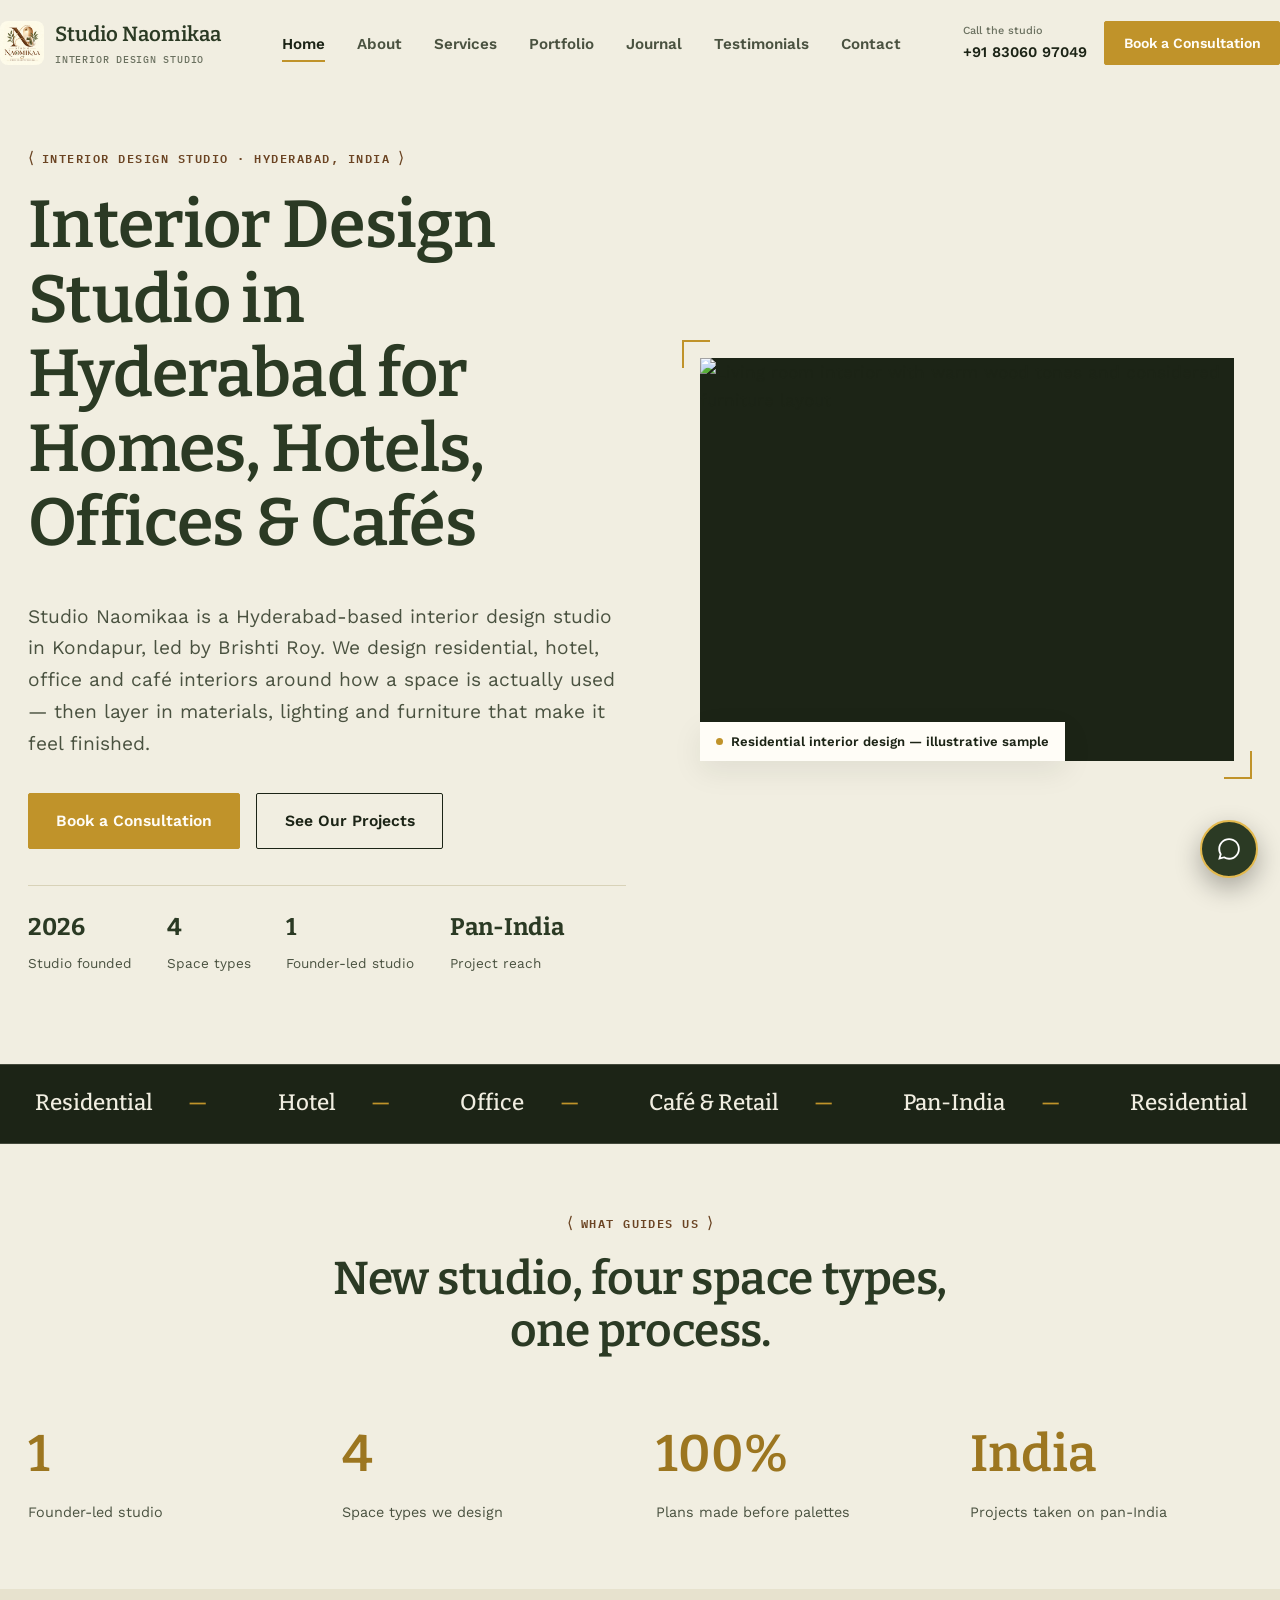
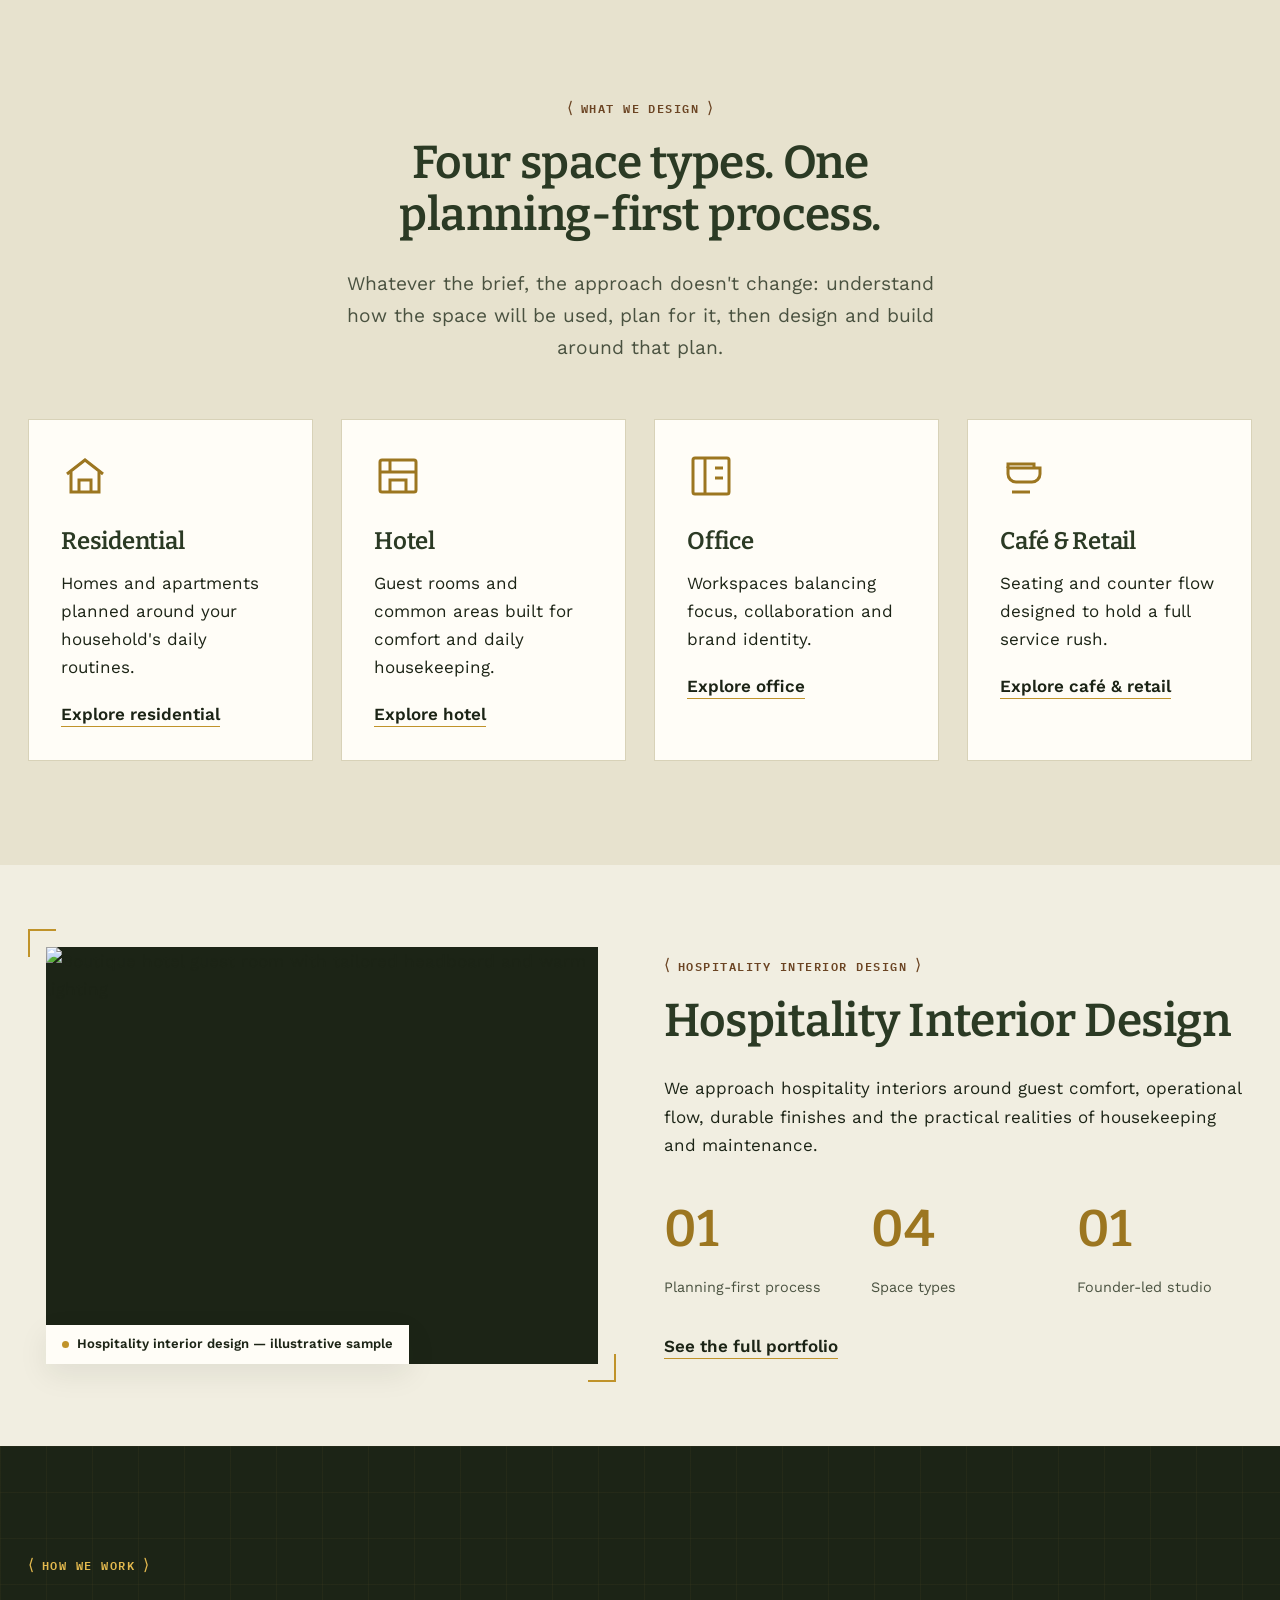
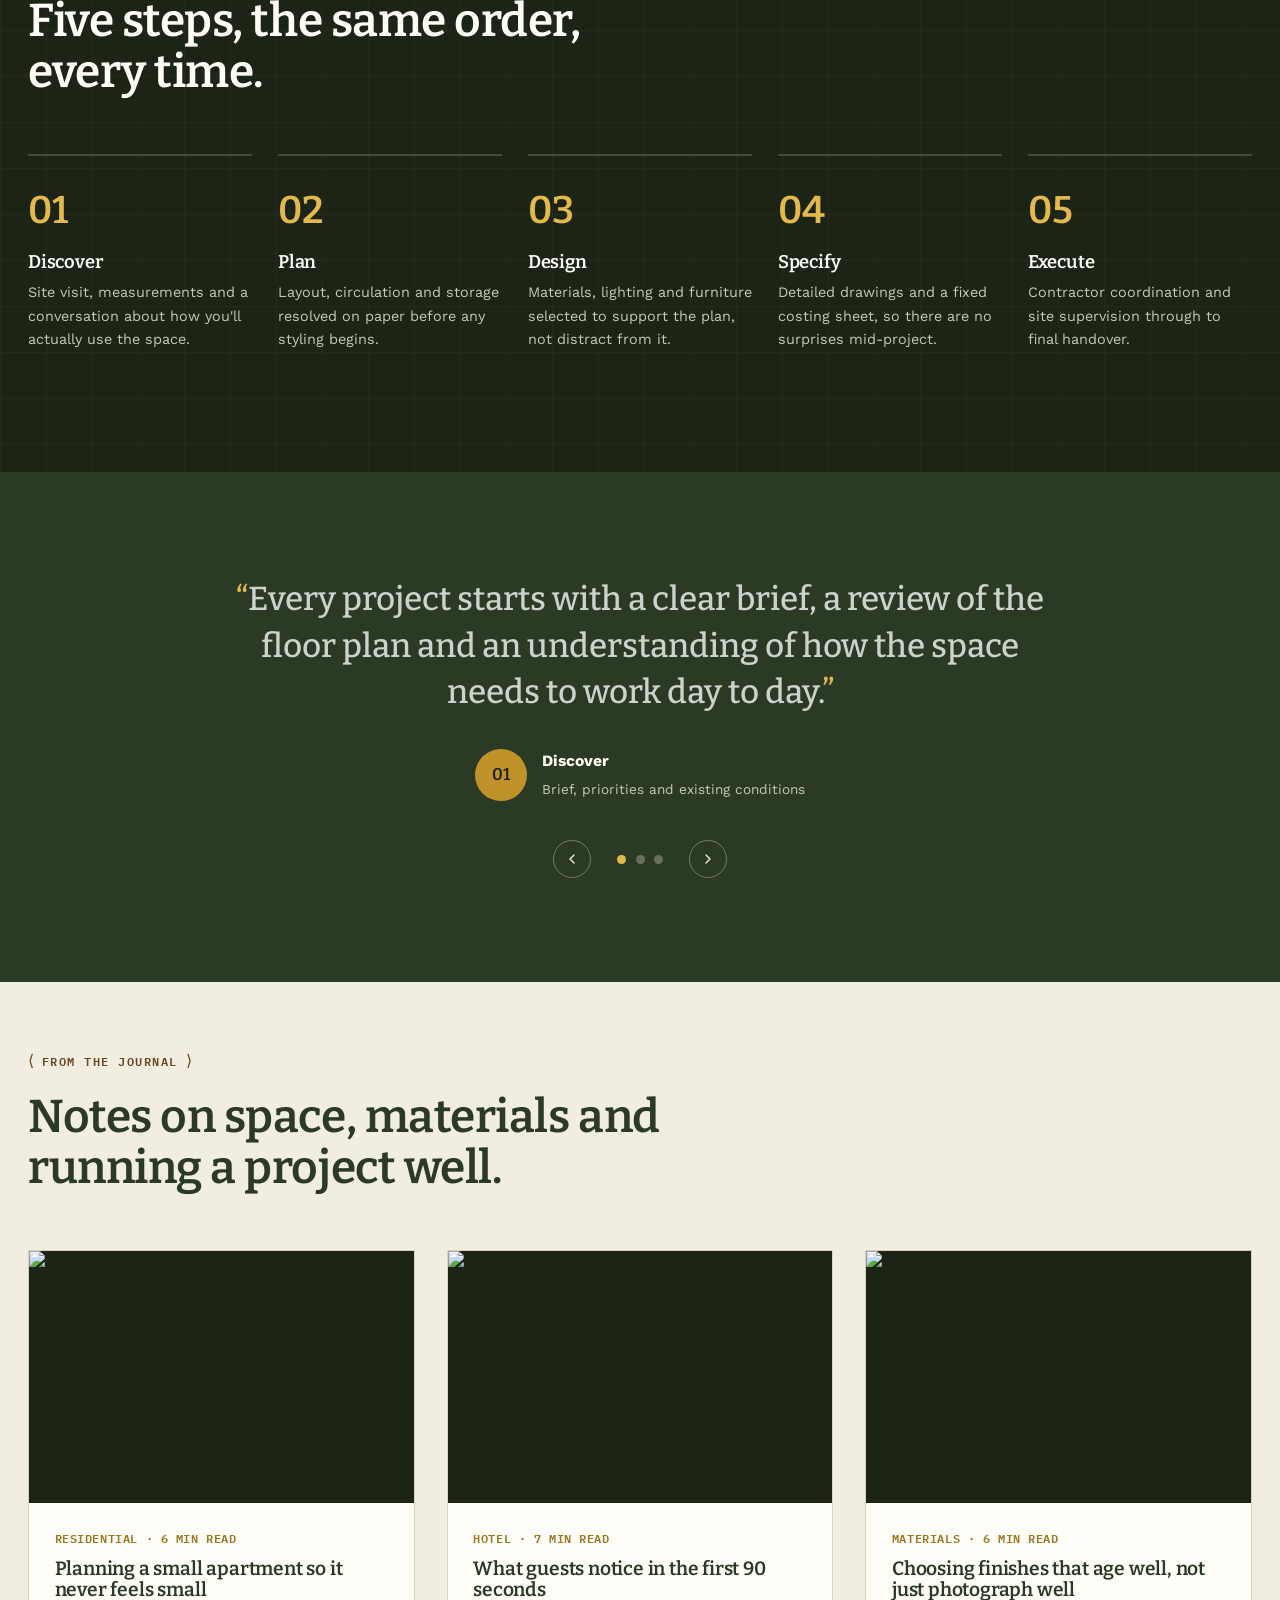
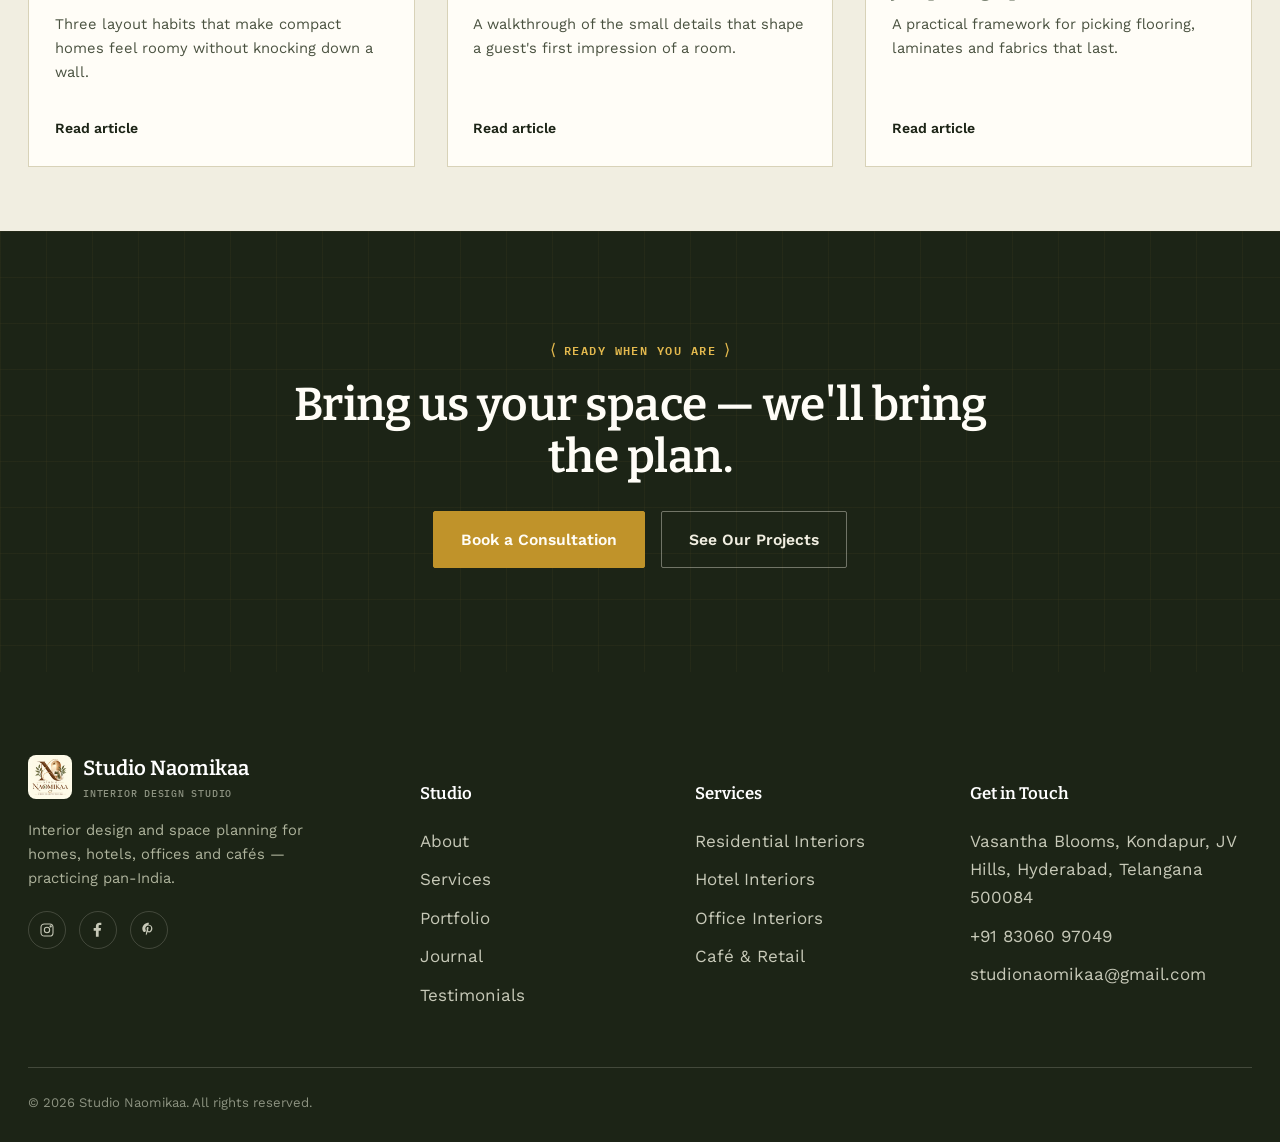
==== commit 44559d45: "first commit" ====
--- a/index.html
+++ b/index.html
@@ -3,9 +3,8 @@
 <head>
 <meta charset="UTF-8">
 <meta name="viewport" content="width=device-width, initial-scale=1.0">
-<title>Interior Designer in India | Home, Hotel, Office & Café — Studio Naomikaa</title>
-<meta name="description" content="Studio Naomikaa is an interior design studio serving clients across India, specializing in home, apartment, hotel, office and café interiors, space planning and turnkey execution.">
-<meta name="keywords" content="Studio Naomikaa, interior designer in India, interior design company India, interior design studio India, home interior designer, apartment interior design, hotel interior design, office interior design, cafe interior design, residential interior design, turnkey interior design, space planning, Hyderabad interior designer, Brishti Roy">
+<title>Interior Design Studio in Hyderabad | Studio Naomikaa</title>
+<meta name="description" content="Studio Naomikaa is a Hyderabad-based interior design studio in Kondapur, led by Brishti Roy, creating residential, hotel, office and café interiors across India.">
 <meta name="robots" content="index, follow, max-image-preview:large, max-snippet:-1, max-video-preview:-1">
 <meta name="googlebot" content="index, follow, max-image-preview:large, max-snippet:-1, max-video-preview:-1">
 <meta name="author" content="Studio Naomikaa — Brishti Roy">
@@ -15,14 +14,14 @@
 <link rel="alternate" hreflang="x-default" href="https://studionaomikaa.in/">
 <meta property="og:type" content="website">
 <meta property="og:site_name" content="Studio Naomikaa">
-<meta property="og:title" content="Interior Designer in India | Home, Hotel, Office & Café — Studio Naomikaa">
-<meta property="og:description" content="Studio Naomikaa is an interior design studio serving clients across India, specializing in home, apartment, hotel, office and café interiors, space planning and turnkey execution.">
+<meta property="og:title" content="Interior Design Studio in Hyderabad | Studio Naomikaa">
+<meta property="og:description" content="Studio Naomikaa is a Hyderabad-based interior design studio in Kondapur, led by Brishti Roy, creating residential, hotel, office and café interiors across India.">
 <meta property="og:url" content="https://studionaomikaa.in/">
 <meta property="og:image" content="https://studionaomikaa.in/images/hero-main.svg">
 <meta property="og:locale" content="en_IN">
 <meta name="twitter:card" content="summary_large_image">
-<meta name="twitter:title" content="Interior Designer in India | Home, Hotel, Office & Café — Studio Naomikaa">
-<meta name="twitter:description" content="Studio Naomikaa is an interior design studio serving clients across India, specializing in home, apartment, hotel, office and café interiors, space planning and turnkey execution.">
+<meta name="twitter:title" content="Interior Design Studio in Hyderabad | Studio Naomikaa">
+<meta name="twitter:description" content="Studio Naomikaa is a Hyderabad-based interior design studio in Kondapur, led by Brishti Roy, creating residential, hotel, office and café interiors across India.">
 <meta name="twitter:image" content="https://studionaomikaa.in/images/hero-main.svg">
 <meta name="twitter:image:alt" content="Home — Studio Naomikaa">
 <link rel="icon" type="image/svg+xml" href="images/favicon.svg">
@@ -34,7 +33,7 @@
 <link rel="stylesheet" href="css/style.css">
 <link rel="preload" as="image" href="https://images.unsplash.com/photo-1600210492486-724fe5c67fb0?q=80&w=1200&auto=format&fit=crop" fetchpriority="high">
 <script type="application/ld+json">
-{"@context":"https://schema.org","@graph":[{"@type":["ProfessionalService","Organization"],"@id":"https://studionaomikaa.in/#organization","name":"Studio Naomikaa","alternateName":"Studio Naomikaa Interior Design Studio","description":"Interior design studio serving clients across India with residential, hotel, office, café and retail interior design, space planning and turnkey execution.","url":"https://studionaomikaa.in/","logo":"https://studionaomikaa.in/images/favicon.svg","telephone":"+91-83060-97049","email":"tobrishtiroy66@gmail.com","priceRange":"₹₹","sameAs":["https://www.instagram.com/buru.my_art_my_soul/"],"areaServed":[{"@type":"Country","name":"India"}],"address":[{"@type":"PostalAddress","streetAddress":"Kondapur, JV Hills","addressLocality":"Hyderabad","addressRegion":"Telangana","postalCode":"500084","addressCountry":"IN"}],"founder":{"@id":"https://studionaomikaa.in/#brishti-roy"},"knowsAbout":["Interior design","Residential interior design","Apartment interior design","Hotel interior design","Office interior design","Café interior design","Retail interior design","Space planning","Turnkey interior execution"],"serviceType":["Residential interior design","Hotel interior design","Office interior design","Café and retail interior design","Space planning","Turnkey interior execution"]},{"@type":"Person","@id":"https://studionaomikaa.in/#brishti-roy","name":"Brishti Roy","jobTitle":"Founder & Principal Designer","description":"Brishti Roy is the Founder & Principal Designer of Studio Naomikaa, an interior design studio named after her daughter Naomikaa and built around a long-held passion for architecture and interior design.","worksFor":{"@id":"https://studionaomikaa.in/#organization"},"sameAs":["https://www.instagram.com/buru.my_art_my_soul/"],"knowsAbout":["Interior design","Space planning","Residential interiors","Hotel interiors","Office interiors","Café interiors","Design management"]},{"@type":"WebSite","@id":"https://studionaomikaa.in/#website","url":"https://studionaomikaa.in/","name":"Studio Naomikaa","publisher":{"@id":"https://studionaomikaa.in/#organization"},"inLanguage":"en-IN"},{"@type":"WebPage","@id":"https://studionaomikaa.in/#webpage","url":"https://studionaomikaa.in/","name":"Interior Designer in India | Home, Hotel, Office & Café — Studio Naomikaa","description":"Studio Naomikaa is an interior design studio serving clients across India, specializing in home, apartment, hotel, office and café interiors, space planning and turnkey execution.","isPartOf":{"@id":"https://studionaomikaa.in/#website"},"about":{"@id":"https://studionaomikaa.in/#organization"},"inLanguage":"en-IN","dateModified":"2026-09-06","breadcrumb":{"@id":"https://studionaomikaa.in/#breadcrumb"}},{"@type":"BreadcrumbList","@id":"https://studionaomikaa.in/#breadcrumb","itemListElement":[{"@type":"ListItem","position":1,"name":"Home","item":"https://studionaomikaa.in/"}]}]}
+{"@context":"https://schema.org","@graph":[{"@type":["ProfessionalService","Organization"],"@id":"https://studionaomikaa.in/#organization","name":"Studio Naomikaa","alternateName":"Studio Naomikaa Interior Design Studio","description":"Interior design studio based in Kondapur, Hyderabad, serving residential, hotel, office, café and retail projects across India.","url":"https://studionaomikaa.in/","logo":"https://studionaomikaa.in/images/studio-naomikaa-logo.jpeg","telephone":"+91-83060-97049","email":"studionaomikaa@gmail.com","priceRange":"₹₹","sameAs":["https://www.instagram.com/buru.my_art_my_soul/"],"areaServed":[{"@type":"City","name":"Hyderabad"},{"@type":"Country","name":"India"}],"address":{"@type":"PostalAddress","streetAddress":"Vasantha Blooms, Kondapur, JV Hills","addressLocality":"Hyderabad","addressRegion":"Telangana","postalCode":"500084","addressCountry":"IN"},"founder":{"@id":"https://studionaomikaa.in/#brishti-roy"},"knowsAbout":["Interior design","Residential interior design","Apartment interior design","Hotel interior design","Office interior design","Café interior design","Retail interior design","Space planning","Concept design","Materials and lighting specification","Turnkey interior execution"],"serviceType":["Residential interior design","Hotel interior design","Office interior design","Café and retail interior design","Space planning","Turnkey interior execution"]},{"@type":"Person","@id":"https://studionaomikaa.in/#brishti-roy","name":"Brishti Roy","jobTitle":"Founder & Principal Designer","description":"Brishti Roy is the Founder & Principal Designer of Studio Naomikaa.","worksFor":{"@id":"https://studionaomikaa.in/#organization"},"sameAs":["https://www.instagram.com/buru.my_art_my_soul/"],"knowsAbout":["Interior design","Space planning","Residential interiors","Hotel interiors","Office interiors","Café interiors","Design management"]},{"@type":"WebSite","@id":"https://studionaomikaa.in/#website","url":"https://studionaomikaa.in/","name":"Studio Naomikaa","publisher":{"@id":"https://studionaomikaa.in/#organization"},"inLanguage":"en-IN"},{"@type":"WebPage","@id":"https://studionaomikaa.in/#webpage","url":"https://studionaomikaa.in/","name":"Interior Design Studio in Hyderabad | Studio Naomikaa","description":"Studio Naomikaa is a Hyderabad-based interior design studio in Kondapur, led by Brishti Roy, creating residential, hotel, office and café interiors across India.","isPartOf":{"@id":"https://studionaomikaa.in/#website"},"about":{"@id":"https://studionaomikaa.in/#organization"},"inLanguage":"en-IN","dateModified":"2026-09-06"},{"@type":"BreadcrumbList","@id":"https://studionaomikaa.in/#breadcrumb","itemListElement":[{"@type":"ListItem","position":1,"name":"Home","item":"https://studionaomikaa.in/"}]}]}
 </script>
 </head>
 
@@ -43,13 +42,13 @@
 
 <nav class="site-nav">
   <div class="container nav-inner">
-    <a href="index.html" class="brand">
-      <span class="mark">SN</span>
+    <a href="/" class="brand">
+      <img src="images/studio-naomikaa-logo.jpeg" alt="Studio Naomikaa logo" class="brand-mark-img" style="height:44px;width:44px;object-fit:cover;border-radius:8px;">
       <span>Studio Naomikaa<small>Interior Design Studio</small></span>
     </a>
     <button class="nav-toggle" aria-label="Toggle navigation" aria-expanded="false" aria-controls="primary-navigation"><span></span></button>
     <ul class="nav-links" id="primary-navigation">
-      <li><a href="index.html" class="active" aria-current="page">Home</a></li>
+      <li><a href="/" class="active" aria-current="page">Home</a></li>
       <li><a href="about.html">About</a></li>
       <li><a href="services.html">Services</a></li>
       <li><a href="portfolio.html">Portfolio</a></li>
@@ -70,8 +69,8 @@
   <div class="container hero-grid">
     <div class="hero-copy">
       <p class="tag">Interior design studio · Hyderabad, India</p>
-      <h1>Interior Design for Homes, Hotels, Offices & Cafés Across India</h1>
-      <p class="lead">Studio Naomikaa designs residential, hotel, office and café interiors around how a space is actually used — then layers in the materials, lighting and furniture that make it feel finished. A new studio, built on one process.</p>
+      <h1>Interior Design Studio in Hyderabad for Homes, Hotels, Offices &amp; Cafés</h1>
+      <p class="lead">Studio Naomikaa is a Hyderabad-based interior design studio in Kondapur, led by Brishti Roy. We design residential, hotel, office and café interiors around how a space is actually used — then layer in materials, lighting and furniture that make it feel finished.</p>
       <div class="hero-actions">
         <a href="contact.html" class="btn btn-brass">Book a Consultation</a>
         <a href="portfolio.html" class="btn btn-line">See Our Projects</a>
@@ -85,7 +84,7 @@
     </div>
     <div class="hero-media frame">
       <div class="frame-inner"><img src="https://images.unsplash.com/photo-1600210492486-724fe5c67fb0?q=80&w=1200&auto=format&fit=crop" alt="Living room interior with warm wood tones and considered furniture layout" width="900" height="680" loading="eager" fetchpriority="high"></div>
-      <span class="frame-tag">Kaveri Residence · Sample project</span>
+      <span class="frame-tag">Residential interior design — illustrative sample</span>
     </div>
   </div>
 </section>
@@ -152,16 +151,16 @@
   <div class="container grid-2">
     <div class="frame">
       <div class="frame-inner"><img src="https://images.unsplash.com/photo-1590381105924-c72589b9ef3f?q=80&w=1200&auto=format&fit=crop" alt="Boutique hotel guest room with tailored headboard and warm lighting" width="900" height="680" loading="lazy"></div>
-      <span class="frame-tag">Guest suite · Sample project</span>
+      <span class="frame-tag">Hospitality interior design — illustrative sample</span>
     </div>
     <div>
-      <p class="tag">Featured project · sample</p>
-      <h2>Sundown Boutique Hotel <span style="font-weight:400;opacity:.7;">(sample project)</span></h2>
-      <p>Forty guest rooms and two floors of common areas planned around a detail most guests never consciously notice: housekeeping-friendly finishes that hold up the way they looked on handover day, a year in.</p>
+      <p class="tag">Hospitality interior design</p>
+      <h2>Hospitality Interior Design</h2>
+      <p>We approach hospitality interiors around guest comfort, operational flow, durable finishes and the practical realities of housekeeping and maintenance.</p>
       <div class="stat-row" style="grid-template-columns:repeat(3,1fr);margin:1.8rem 0 2rem;">
-        <div class="stat"><strong>40</strong><span>Guest rooms fitted out</span></div>
-        <div class="stat"><strong>2</strong><span>Floors of common areas</span></div>
-        <div class="stat"><strong>0</strong><span>Days operations shut down</span></div>
+        <div class="stat"><strong>01</strong><span>Planning-first process</span></div>
+        <div class="stat"><strong>04</strong><span>Space types</span></div>
+        <div class="stat"><strong>01</strong><span>Founder-led studio</span></div>
       </div>
       <a href="portfolio.html" class="text-link">See the full portfolio</a>
     </div>
@@ -206,18 +205,18 @@
 
 <section class="section-verdigris">
   <div class="container">
-    <div class="testi-wrap" data-testi-carousel role="region" aria-roledescription="carousel" aria-label="Client testimonials" aria-live="polite">
+    <div class="testi-wrap" data-testi-carousel role="region" aria-roledescription="carousel" aria-label="What to expect from Studio Naomikaa" aria-live="polite">
       <div class="testi-slide">
-        <p class="testi-quote">Studio Naomikaa planned our apartment around how our family actually moves through the day — storage, light, and traffic flow first. The finish came together beautifully because the layout was right from day one.</p>
-        <div class="testi-person"><div class="testi-avatar">R</div><div><strong>Ritika Sharma</strong><span>Residential client (sample review)</span></div></div>
+        <p class="testi-quote">Every project starts with a clear brief, a review of the floor plan and an understanding of how the space needs to work day to day.</p>
+        <div class="testi-person"><div class="testi-avatar">01</div><div><strong>Discover</strong><span>Brief, priorities and existing conditions</span></div></div>
       </div>
       <div class="testi-slide">
-        <p class="testi-quote">We handed over 40 guest rooms and two floors of common areas. The team stayed on schedule through execution and the housekeeping-friendly detailing has held up beautifully a year on.</p>
-        <div class="testi-person"><div class="testi-avatar">A</div><div><strong>Arvind Rao</strong><span>General Manager, hotel client (sample review)</span></div></div>
+        <p class="testi-quote">Layouts, circulation, storage and key functional decisions are resolved before finishes, lighting and furniture are layered into the design.</p>
+        <div class="testi-person"><div class="testi-avatar">02</div><div><strong>Design</strong><span>Planning-first interior development</span></div></div>
       </div>
       <div class="testi-slide">
-        <p class="testi-quote">Our new office needed to feel like our brand without turning into a showroom. Studio Naomikaa balanced open collaboration space with quiet focus rooms — the team actually uses every corner of it.</p>
-        <div class="testi-person"><div class="testi-avatar">S</div><div><strong>Sameera Iyer</strong><span>Founder, startup client (sample review)</span></div></div>
+        <p class="testi-quote">Execution can be coordinated around the project's needs, from design consultation through full design packages and turnkey site supervision.</p>
+        <div class="testi-person"><div class="testi-avatar">03</div><div><strong>Deliver</strong><span>Clear coordination through handover</span></div></div>
       </div>
       <div class="testi-dots"></div>
     </div>
@@ -279,8 +278,8 @@
   <div class="container">
     <div class="footer-grid">
       <div class="footer-brand">
-        <a href="index.html" class="brand" style="color:#fff;margin-bottom:1rem;">
-          <span class="mark">SN</span>
+        <a href="/" class="brand" style="color:#fff;margin-bottom:1rem;">
+          <img src="images/studio-naomikaa-logo.jpeg" alt="Studio Naomikaa logo" class="brand-mark-img" style="height:44px;width:44px;object-fit:cover;border-radius:8px;">
           <span>Studio Naomikaa<small style="color:#8C9280;">Interior Design Studio</small></span>
         </a>
         <p>Interior design and space planning for homes, hotels, offices and cafés — practicing pan-India.</p>
@@ -312,9 +311,9 @@
       <div>
         <h5>Get in Touch</h5>
         <ul>
-          <li>Kondapur, JV Hills, Hyderabad, Telangana 500084</li>
+          <li>Vasantha Blooms, Kondapur, JV Hills, Hyderabad, Telangana 500084</li>
           <li><a href="tel:+918306097049">+91 83060 97049</a></li>
-          <li><a href="mailto:tobrishtiroy66@gmail.com">tobrishtiroy66@gmail.com</a></li>
+          <li><a href="mailto:studionaomikaa@gmail.com">studionaomikaa@gmail.com</a></li>
         </ul>
       </div>
     </div>
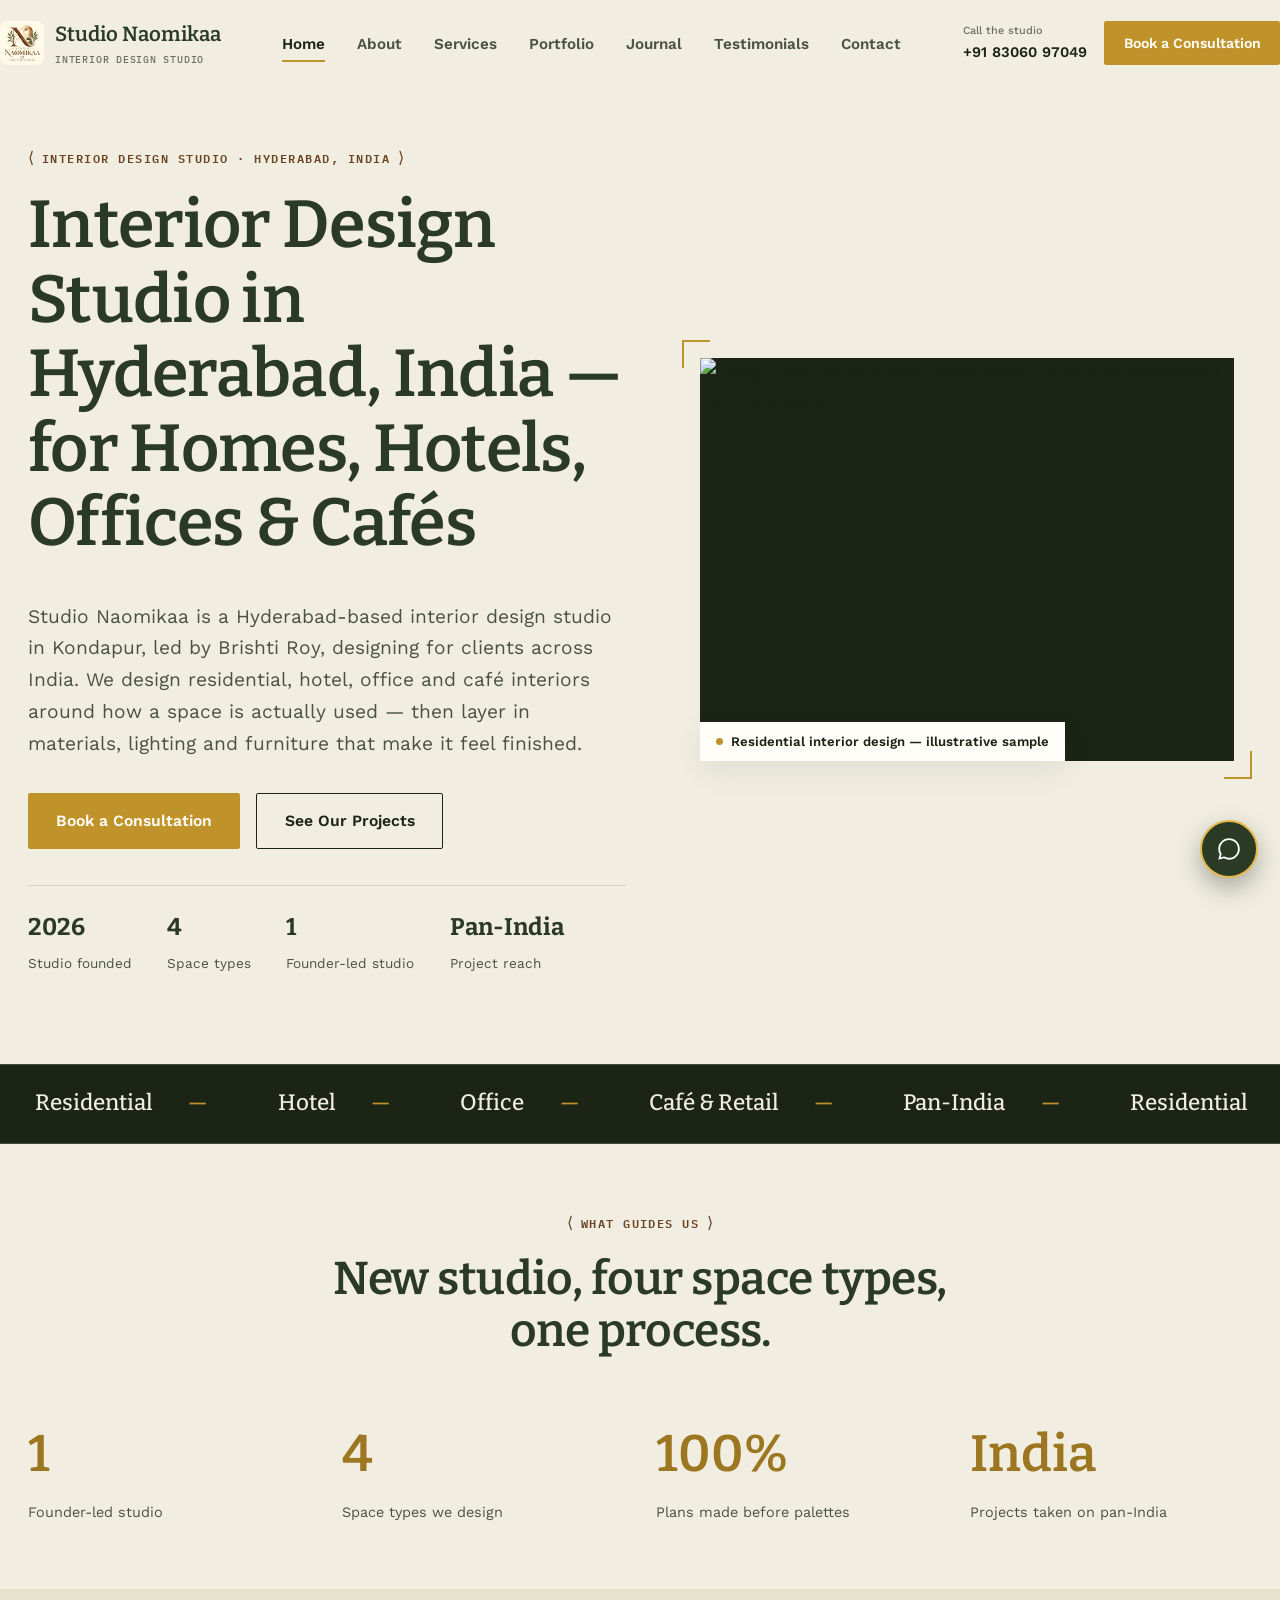
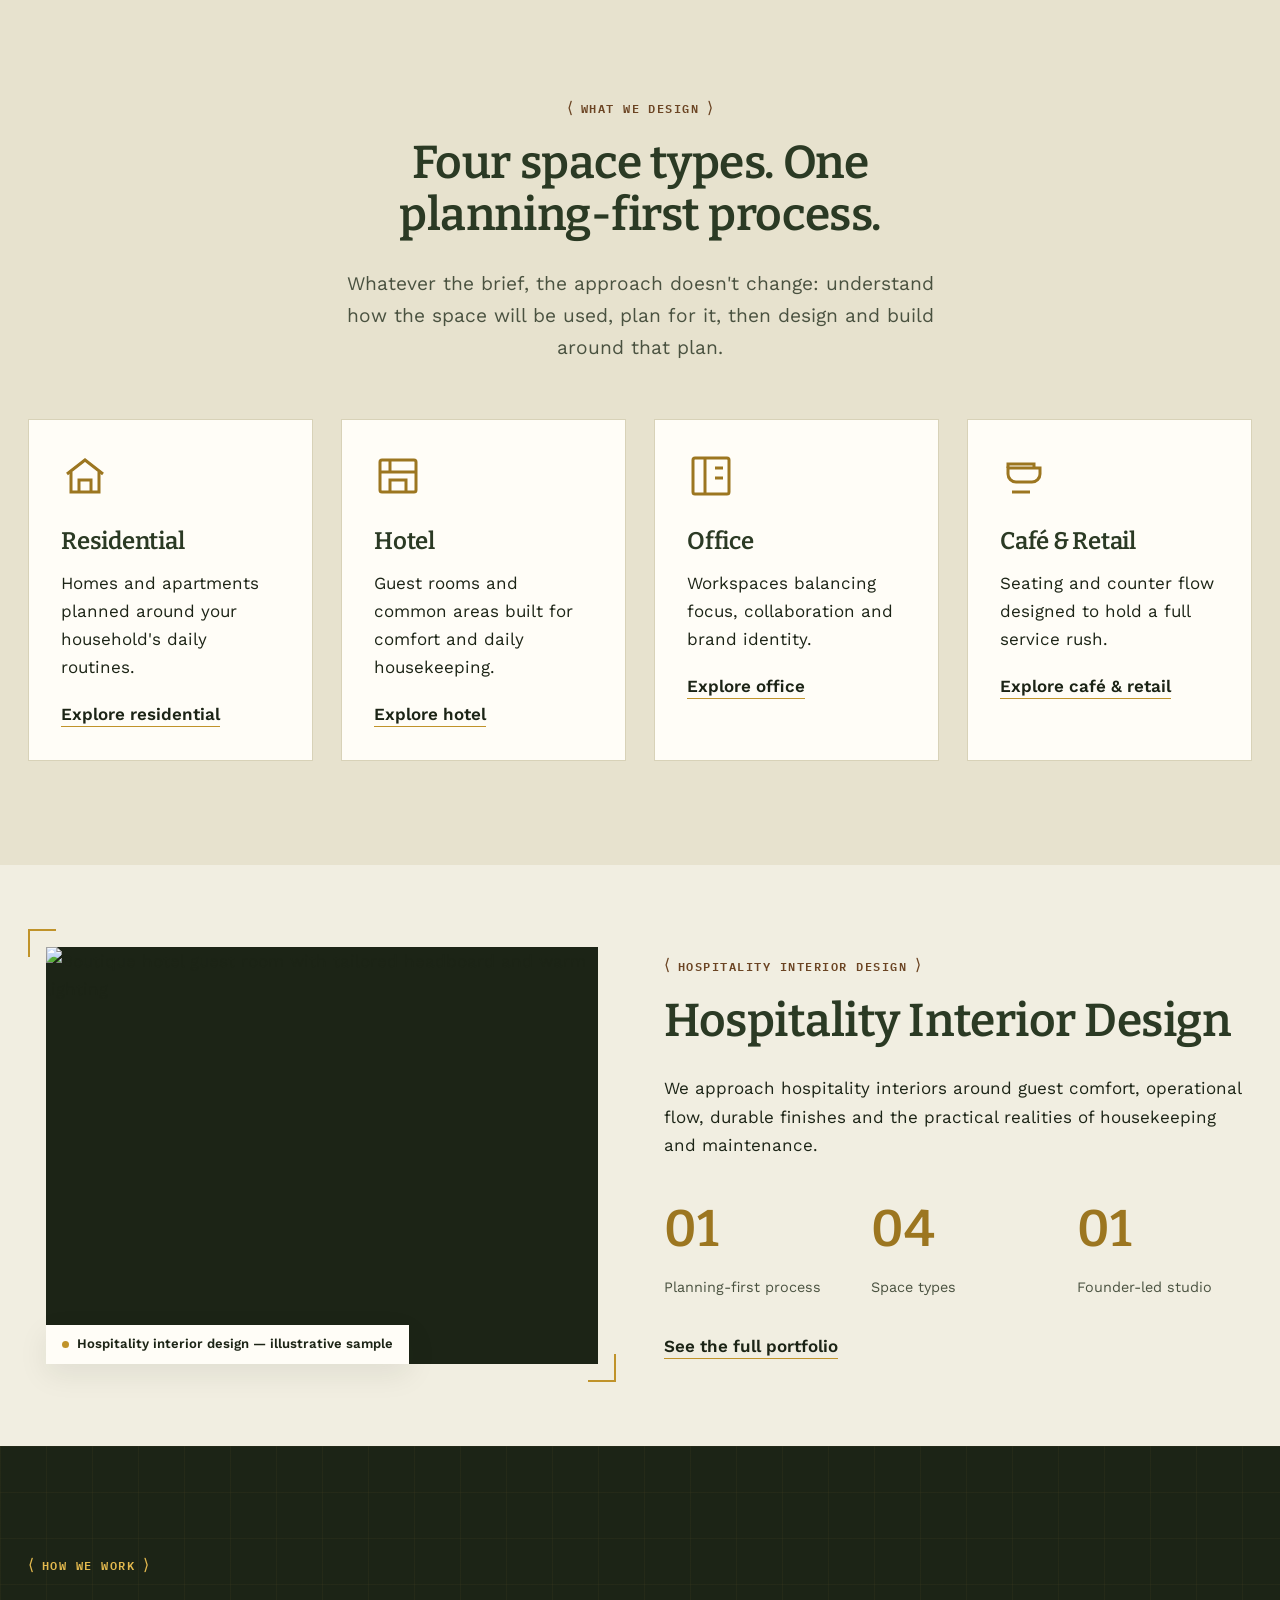
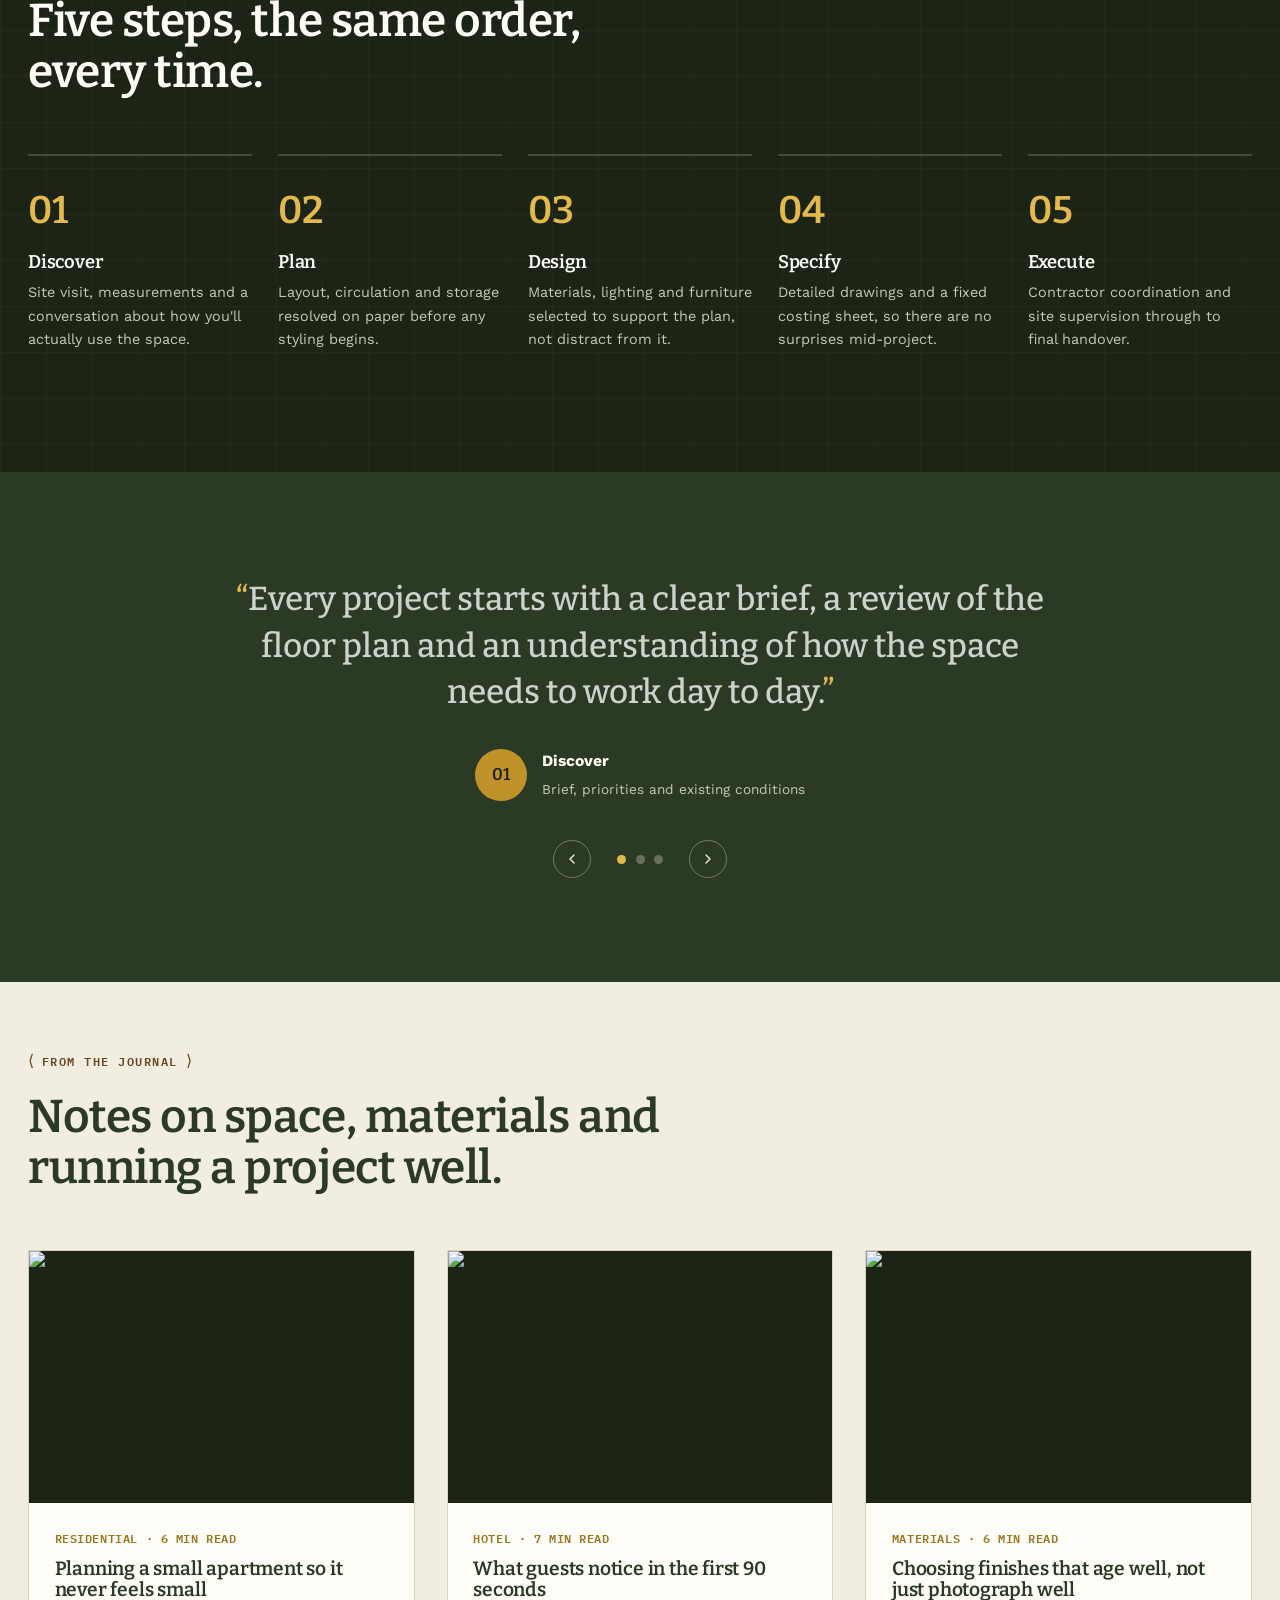
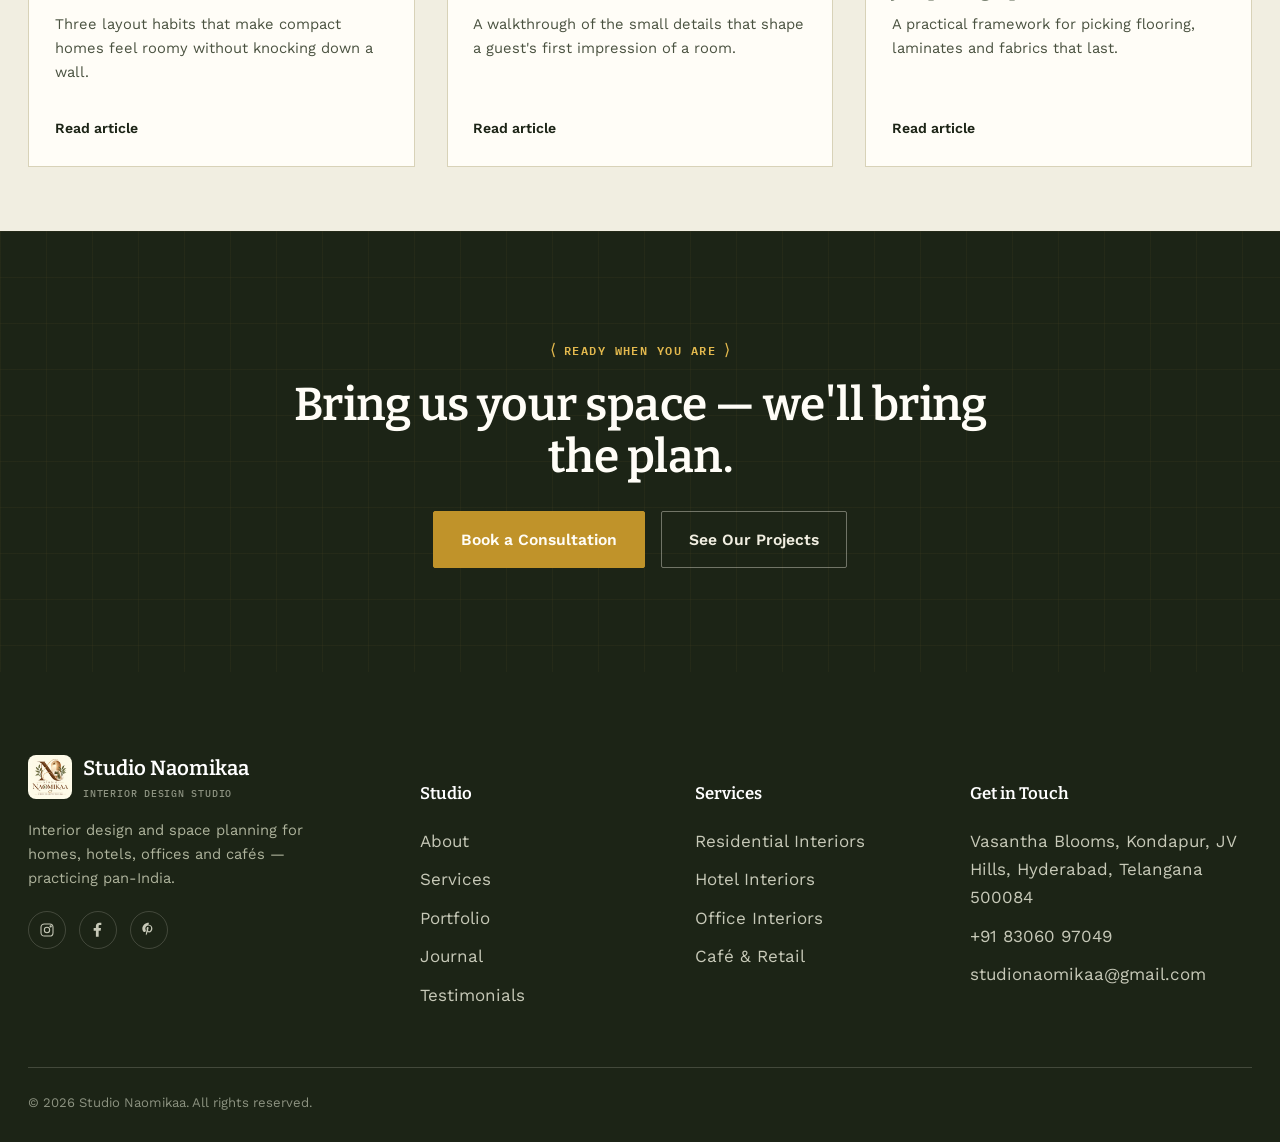
==== commit 67dea7dc: "first commit" ====
--- a/index.html
+++ b/index.html
@@ -3,8 +3,8 @@
 <head>
 <meta charset="UTF-8">
 <meta name="viewport" content="width=device-width, initial-scale=1.0">
-<title>Interior Design Studio in Hyderabad | Studio Naomikaa</title>
-<meta name="description" content="Studio Naomikaa is a Hyderabad-based interior design studio in Kondapur, led by Brishti Roy, creating residential, hotel, office and café interiors across India.">
+<title>Interior Design Studio in Hyderabad, India | Studio Naomikaa</title>
+<meta name="description" content="Studio Naomikaa is a Hyderabad interior design studio serving clients pan-India. Residential, hotel, office &amp; café interior design led by Brishti Roy.">
 <meta name="robots" content="index, follow, max-image-preview:large, max-snippet:-1, max-video-preview:-1">
 <meta name="googlebot" content="index, follow, max-image-preview:large, max-snippet:-1, max-video-preview:-1">
 <meta name="author" content="Studio Naomikaa — Brishti Roy">
@@ -14,14 +14,14 @@
 <link rel="alternate" hreflang="x-default" href="https://studionaomikaa.in/">
 <meta property="og:type" content="website">
 <meta property="og:site_name" content="Studio Naomikaa">
-<meta property="og:title" content="Interior Design Studio in Hyderabad | Studio Naomikaa">
-<meta property="og:description" content="Studio Naomikaa is a Hyderabad-based interior design studio in Kondapur, led by Brishti Roy, creating residential, hotel, office and café interiors across India.">
+<meta property="og:title" content="Interior Design Studio in Hyderabad, India | Studio Naomikaa">
+<meta property="og:description" content="Studio Naomikaa is a Hyderabad interior design studio serving clients pan-India. Residential, hotel, office &amp; café interior design led by Brishti Roy.">
 <meta property="og:url" content="https://studionaomikaa.in/">
 <meta property="og:image" content="https://studionaomikaa.in/images/hero-main.svg">
 <meta property="og:locale" content="en_IN">
 <meta name="twitter:card" content="summary_large_image">
-<meta name="twitter:title" content="Interior Design Studio in Hyderabad | Studio Naomikaa">
-<meta name="twitter:description" content="Studio Naomikaa is a Hyderabad-based interior design studio in Kondapur, led by Brishti Roy, creating residential, hotel, office and café interiors across India.">
+<meta name="twitter:title" content="Interior Design Studio in Hyderabad, India | Studio Naomikaa">
+<meta name="twitter:description" content="Studio Naomikaa is a Hyderabad interior design studio serving clients pan-India. Residential, hotel, office &amp; café interior design led by Brishti Roy.">
 <meta name="twitter:image" content="https://studionaomikaa.in/images/hero-main.svg">
 <meta name="twitter:image:alt" content="Home — Studio Naomikaa">
 <link rel="icon" type="image/svg+xml" href="images/favicon.svg">
@@ -33,7 +33,7 @@
 <link rel="stylesheet" href="css/style.css">
 <link rel="preload" as="image" href="https://images.unsplash.com/photo-1600210492486-724fe5c67fb0?q=80&w=1200&auto=format&fit=crop" fetchpriority="high">
 <script type="application/ld+json">
-{"@context":"https://schema.org","@graph":[{"@type":["ProfessionalService","Organization"],"@id":"https://studionaomikaa.in/#organization","name":"Studio Naomikaa","alternateName":"Studio Naomikaa Interior Design Studio","description":"Interior design studio based in Kondapur, Hyderabad, serving residential, hotel, office, café and retail projects across India.","url":"https://studionaomikaa.in/","logo":"https://studionaomikaa.in/images/studio-naomikaa-logo.jpeg","telephone":"+91-83060-97049","email":"studionaomikaa@gmail.com","priceRange":"₹₹","sameAs":["https://www.instagram.com/buru.my_art_my_soul/"],"areaServed":[{"@type":"City","name":"Hyderabad"},{"@type":"Country","name":"India"}],"address":{"@type":"PostalAddress","streetAddress":"Vasantha Blooms, Kondapur, JV Hills","addressLocality":"Hyderabad","addressRegion":"Telangana","postalCode":"500084","addressCountry":"IN"},"founder":{"@id":"https://studionaomikaa.in/#brishti-roy"},"knowsAbout":["Interior design","Residential interior design","Apartment interior design","Hotel interior design","Office interior design","Café interior design","Retail interior design","Space planning","Concept design","Materials and lighting specification","Turnkey interior execution"],"serviceType":["Residential interior design","Hotel interior design","Office interior design","Café and retail interior design","Space planning","Turnkey interior execution"]},{"@type":"Person","@id":"https://studionaomikaa.in/#brishti-roy","name":"Brishti Roy","jobTitle":"Founder & Principal Designer","description":"Brishti Roy is the Founder & Principal Designer of Studio Naomikaa.","worksFor":{"@id":"https://studionaomikaa.in/#organization"},"sameAs":["https://www.instagram.com/buru.my_art_my_soul/"],"knowsAbout":["Interior design","Space planning","Residential interiors","Hotel interiors","Office interiors","Café interiors","Design management"]},{"@type":"WebSite","@id":"https://studionaomikaa.in/#website","url":"https://studionaomikaa.in/","name":"Studio Naomikaa","publisher":{"@id":"https://studionaomikaa.in/#organization"},"inLanguage":"en-IN"},{"@type":"WebPage","@id":"https://studionaomikaa.in/#webpage","url":"https://studionaomikaa.in/","name":"Interior Design Studio in Hyderabad | Studio Naomikaa","description":"Studio Naomikaa is a Hyderabad-based interior design studio in Kondapur, led by Brishti Roy, creating residential, hotel, office and café interiors across India.","isPartOf":{"@id":"https://studionaomikaa.in/#website"},"about":{"@id":"https://studionaomikaa.in/#organization"},"inLanguage":"en-IN","dateModified":"2026-09-06"},{"@type":"BreadcrumbList","@id":"https://studionaomikaa.in/#breadcrumb","itemListElement":[{"@type":"ListItem","position":1,"name":"Home","item":"https://studionaomikaa.in/"}]}]}
+{"@context":"https://schema.org","@graph":[{"@type":["ProfessionalService","Organization"],"@id":"https://studionaomikaa.in/#organization","name":"Studio Naomikaa","alternateName":"Studio Naomikaa Interior Design Studio","description":"Interior design studio based in Kondapur, Hyderabad, serving residential, hotel, office, café and retail projects across India.","url":"https://studionaomikaa.in/","logo":"https://studionaomikaa.in/images/studio-naomikaa-logo.jpeg","telephone":"+91-83060-97049","email":"studionaomikaa@gmail.com","priceRange":"₹₹","sameAs":["https://www.instagram.com/buru.my_art_my_soul/"],"areaServed":[{"@type":"City","name":"Hyderabad"},{"@type":"Country","name":"India"}],"address":{"@type":"PostalAddress","streetAddress":"Vasantha Blooms, Kondapur, JV Hills","addressLocality":"Hyderabad","addressRegion":"Telangana","postalCode":"500084","addressCountry":"IN"},"founder":{"@id":"https://studionaomikaa.in/#brishti-roy"},"knowsAbout":["Interior design","Residential interior design","Apartment interior design","Hotel interior design","Office interior design","Café interior design","Retail interior design","Space planning","Concept design","Materials and lighting specification","Turnkey interior execution"],"serviceType":["Residential interior design","Hotel interior design","Office interior design","Café and retail interior design","Space planning","Turnkey interior execution"]},{"@type":"Person","@id":"https://studionaomikaa.in/#brishti-roy","name":"Brishti Roy","jobTitle":"Founder & Principal Designer","description":"Brishti Roy is the Founder & Principal Designer of Studio Naomikaa.","worksFor":{"@id":"https://studionaomikaa.in/#organization"},"sameAs":["https://www.instagram.com/buru.my_art_my_soul/"],"knowsAbout":["Interior design","Space planning","Residential interiors","Hotel interiors","Office interiors","Café interiors","Design management"]},{"@type":"WebSite","@id":"https://studionaomikaa.in/#website","url":"https://studionaomikaa.in/","name":"Studio Naomikaa","publisher":{"@id":"https://studionaomikaa.in/#organization"},"inLanguage":"en-IN"},{"@type":"WebPage","@id":"https://studionaomikaa.in/#webpage","url":"https://studionaomikaa.in/","name":"Interior Design Studio in Hyderabad, India | Studio Naomikaa","description":"Studio Naomikaa is a Hyderabad interior design studio serving clients pan-India. Residential, hotel, office & café interior design led by Brishti Roy.","isPartOf":{"@id":"https://studionaomikaa.in/#website"},"about":{"@id":"https://studionaomikaa.in/#organization"},"inLanguage":"en-IN","dateModified":"2026-09-07"},{"@type":"BreadcrumbList","@id":"https://studionaomikaa.in/#breadcrumb","itemListElement":[{"@type":"ListItem","position":1,"name":"Home","item":"https://studionaomikaa.in/"}]}]}
 </script>
 </head>
 
@@ -69,8 +69,8 @@
   <div class="container hero-grid">
     <div class="hero-copy">
       <p class="tag">Interior design studio · Hyderabad, India</p>
-      <h1>Interior Design Studio in Hyderabad for Homes, Hotels, Offices &amp; Cafés</h1>
-      <p class="lead">Studio Naomikaa is a Hyderabad-based interior design studio in Kondapur, led by Brishti Roy. We design residential, hotel, office and café interiors around how a space is actually used — then layer in materials, lighting and furniture that make it feel finished.</p>
+      <h1>Interior Design Studio in Hyderabad, India — for Homes, Hotels, Offices &amp; Cafés</h1>
+      <p class="lead">Studio Naomikaa is a Hyderabad-based interior design studio in Kondapur, led by Brishti Roy, designing for clients across India. We design residential, hotel, office and café interiors around how a space is actually used — then layer in materials, lighting and furniture that make it feel finished.</p>
       <div class="hero-actions">
         <a href="contact.html" class="btn btn-brass">Book a Consultation</a>
         <a href="portfolio.html" class="btn btn-line">See Our Projects</a>
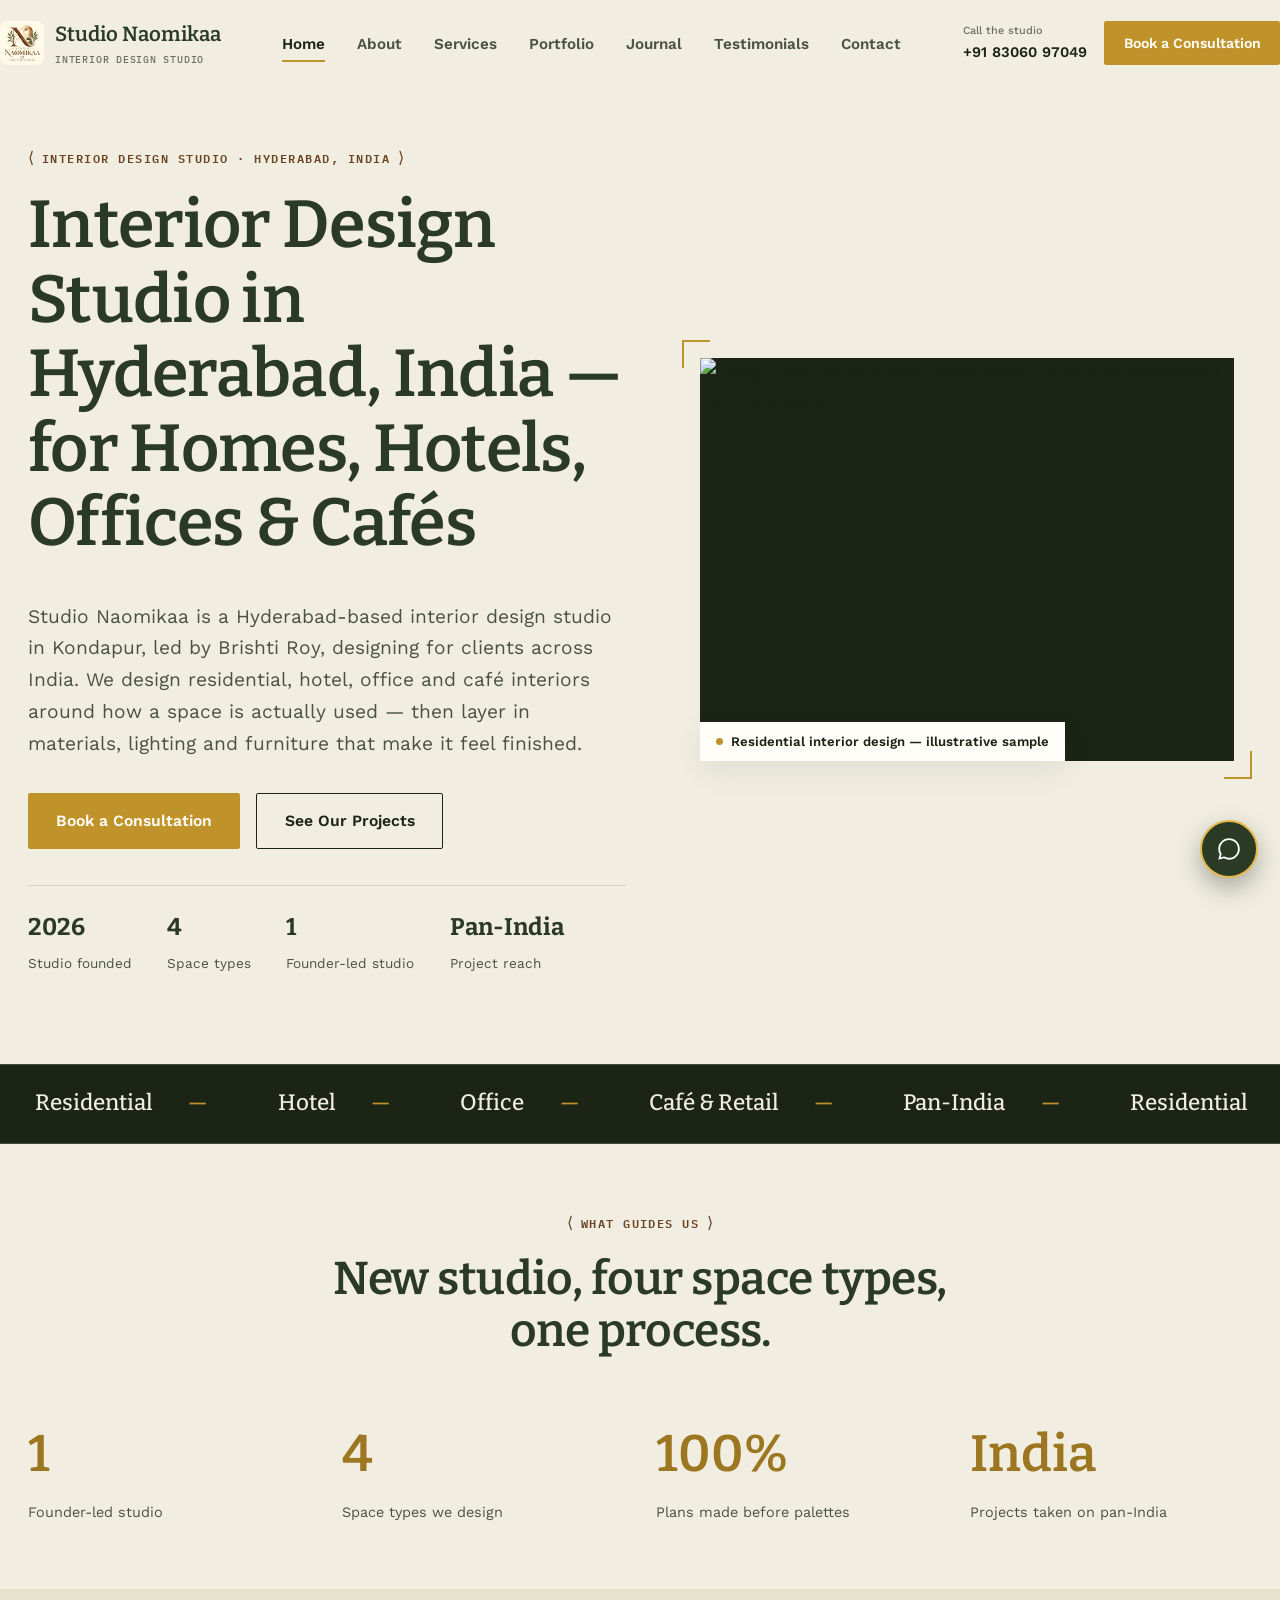
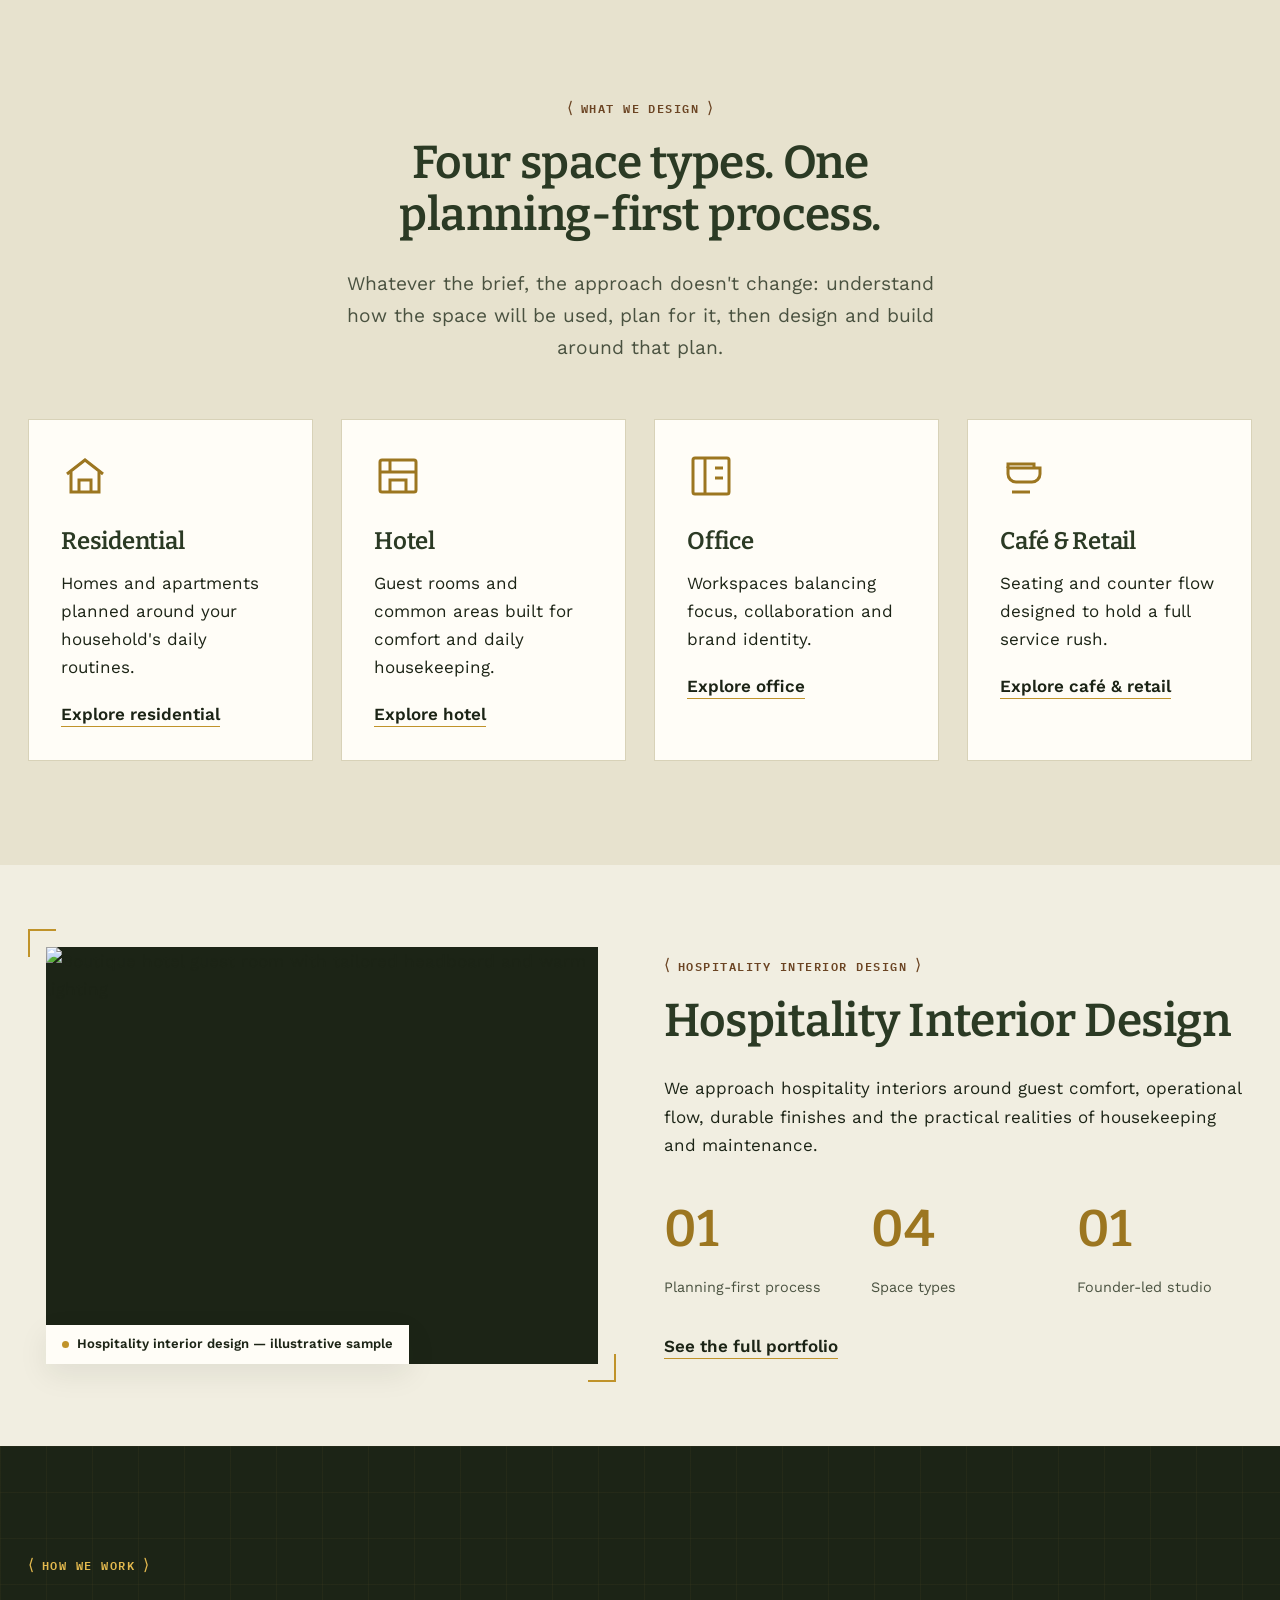
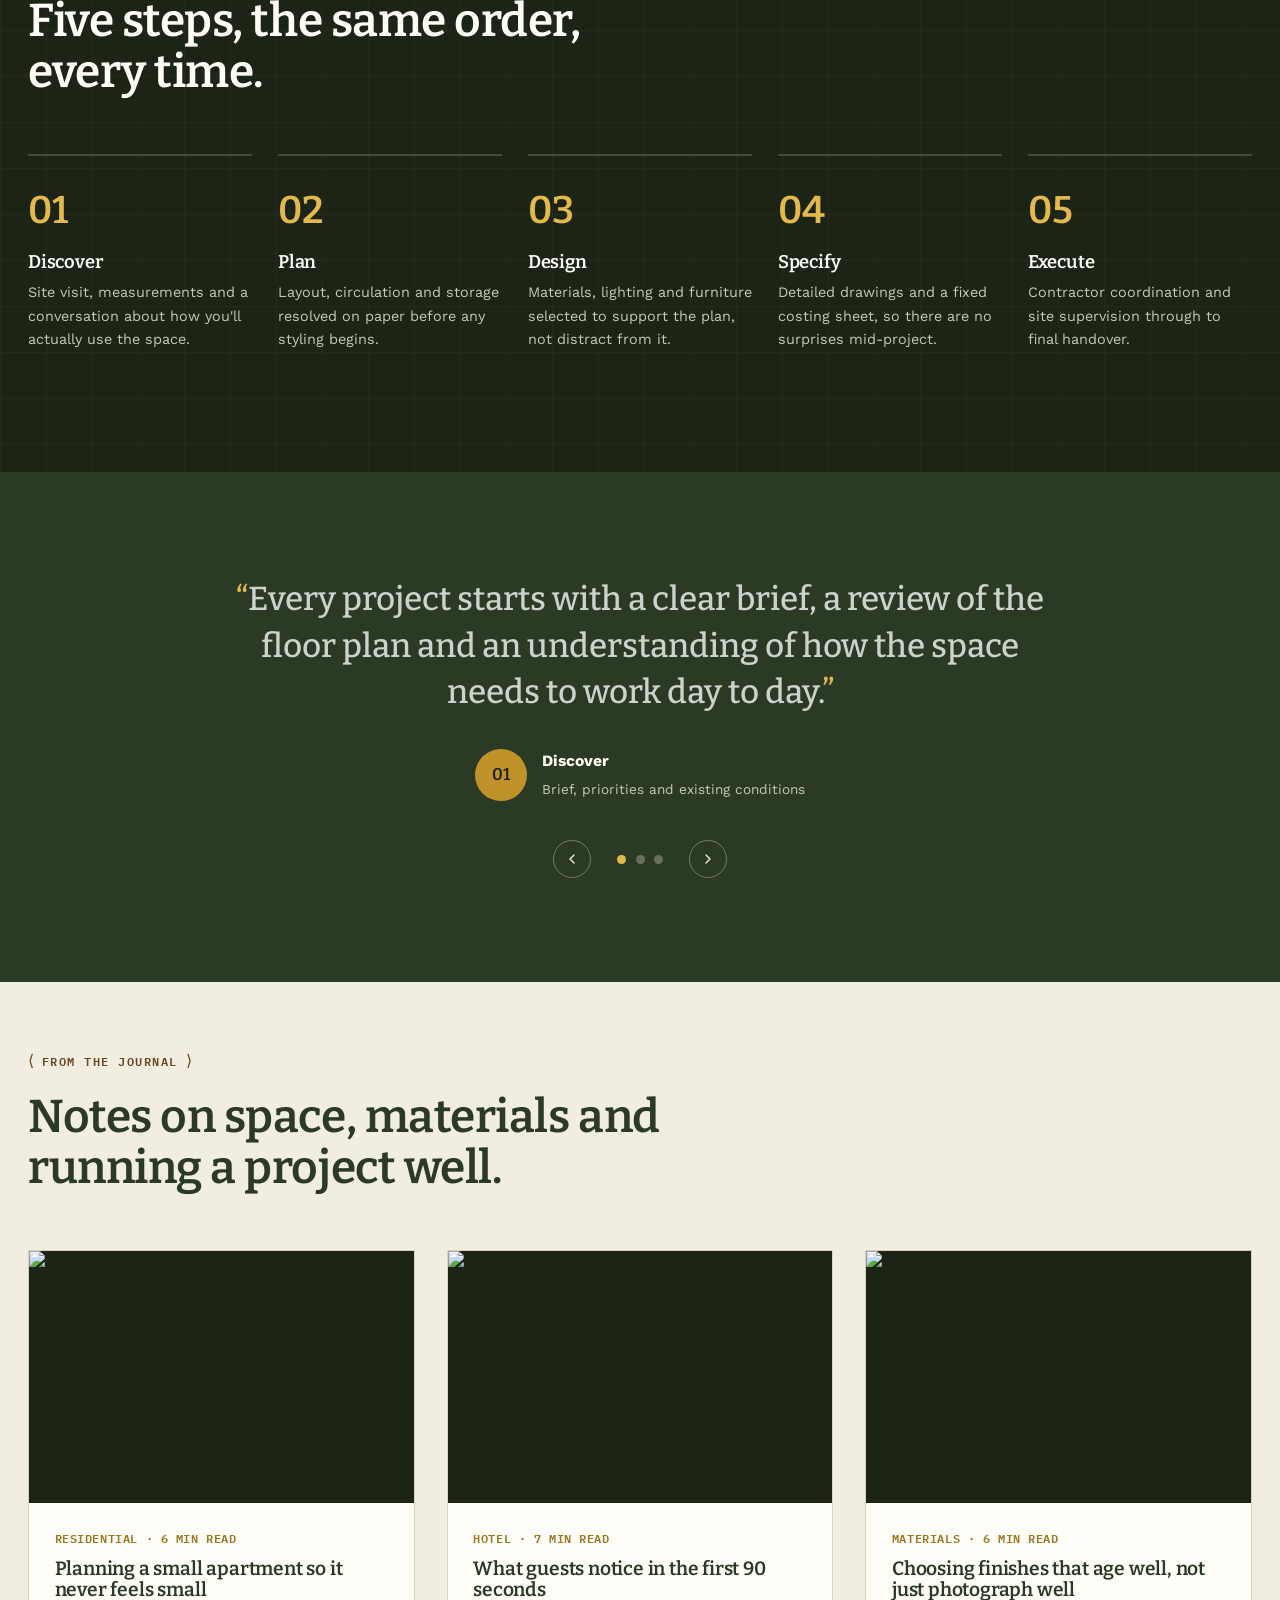
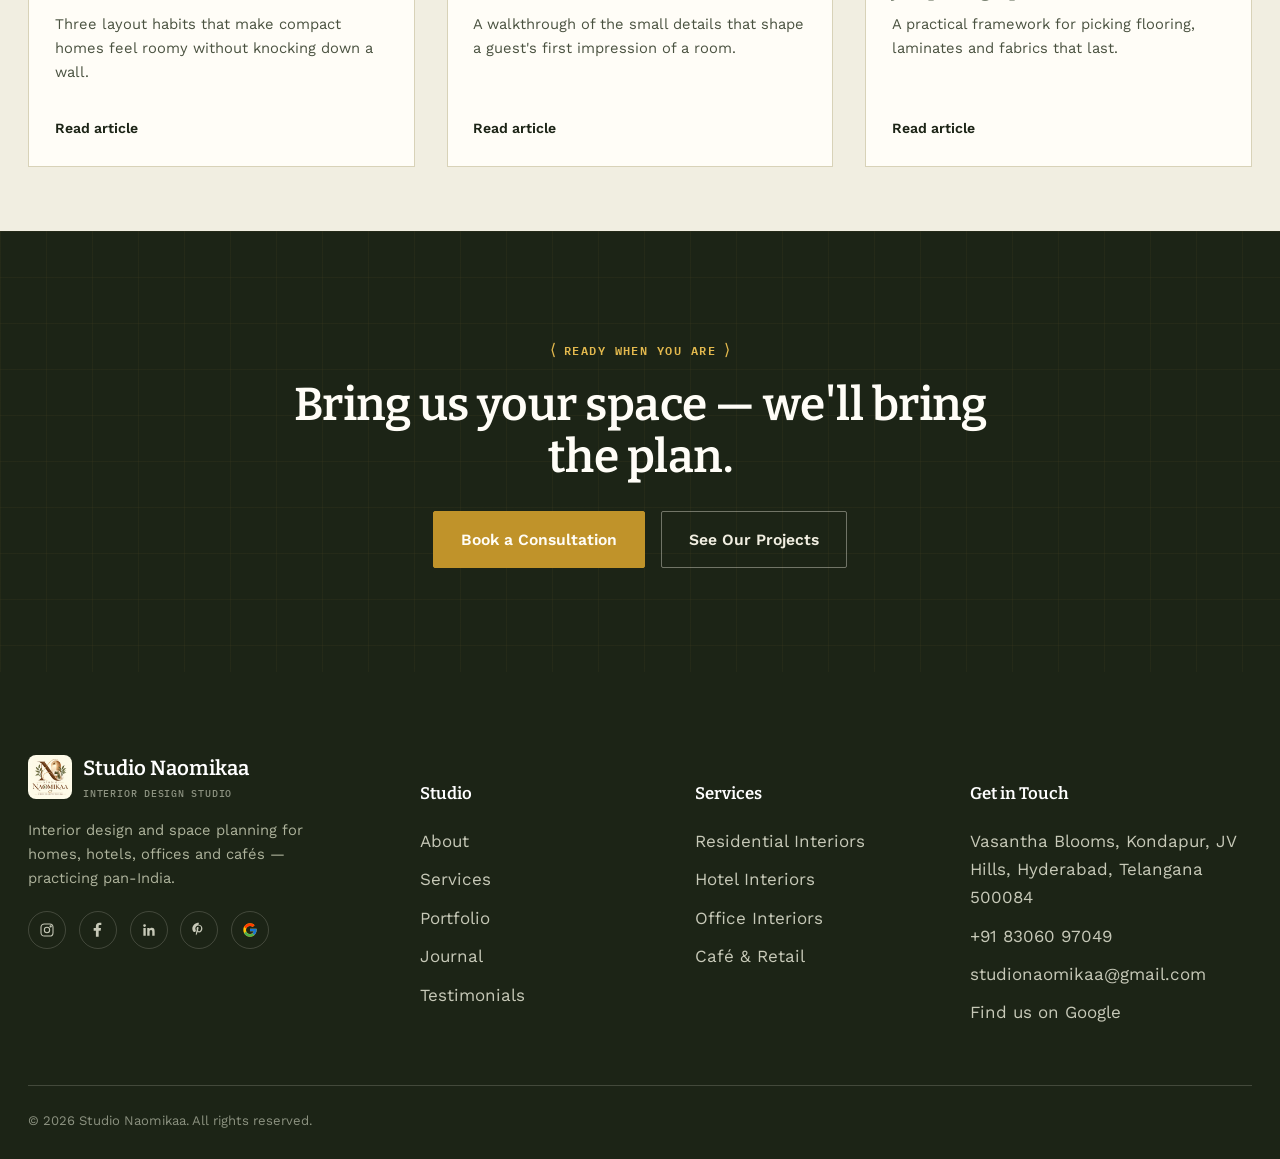
==== commit 6c019be3: "first commit" ====
--- a/index.html
+++ b/index.html
@@ -32,9 +32,7 @@
 <link href="https://fonts.googleapis.com/css2?family=Bitter:wght@400;500;600;700;800&family=Work+Sans:wght@400;500;600;700&family=IBM+Plex+Mono:wght@500;600&display=swap" rel="stylesheet">
 <link rel="stylesheet" href="css/style.css">
 <link rel="preload" as="image" href="https://images.unsplash.com/photo-1600210492486-724fe5c67fb0?q=80&w=1200&auto=format&fit=crop" fetchpriority="high">
-<script type="application/ld+json">
-{"@context":"https://schema.org","@graph":[{"@type":["ProfessionalService","Organization"],"@id":"https://studionaomikaa.in/#organization","name":"Studio Naomikaa","alternateName":"Studio Naomikaa Interior Design Studio","description":"Interior design studio based in Kondapur, Hyderabad, serving residential, hotel, office, café and retail projects across India.","url":"https://studionaomikaa.in/","logo":"https://studionaomikaa.in/images/studio-naomikaa-logo.jpeg","telephone":"+91-83060-97049","email":"studionaomikaa@gmail.com","priceRange":"₹₹","sameAs":["https://www.instagram.com/buru.my_art_my_soul/"],"areaServed":[{"@type":"City","name":"Hyderabad"},{"@type":"Country","name":"India"}],"address":{"@type":"PostalAddress","streetAddress":"Vasantha Blooms, Kondapur, JV Hills","addressLocality":"Hyderabad","addressRegion":"Telangana","postalCode":"500084","addressCountry":"IN"},"founder":{"@id":"https://studionaomikaa.in/#brishti-roy"},"knowsAbout":["Interior design","Residential interior design","Apartment interior design","Hotel interior design","Office interior design","Café interior design","Retail interior design","Space planning","Concept design","Materials and lighting specification","Turnkey interior execution"],"serviceType":["Residential interior design","Hotel interior design","Office interior design","Café and retail interior design","Space planning","Turnkey interior execution"]},{"@type":"Person","@id":"https://studionaomikaa.in/#brishti-roy","name":"Brishti Roy","jobTitle":"Founder & Principal Designer","description":"Brishti Roy is the Founder & Principal Designer of Studio Naomikaa.","worksFor":{"@id":"https://studionaomikaa.in/#organization"},"sameAs":["https://www.instagram.com/buru.my_art_my_soul/"],"knowsAbout":["Interior design","Space planning","Residential interiors","Hotel interiors","Office interiors","Café interiors","Design management"]},{"@type":"WebSite","@id":"https://studionaomikaa.in/#website","url":"https://studionaomikaa.in/","name":"Studio Naomikaa","publisher":{"@id":"https://studionaomikaa.in/#organization"},"inLanguage":"en-IN"},{"@type":"WebPage","@id":"https://studionaomikaa.in/#webpage","url":"https://studionaomikaa.in/","name":"Interior Design Studio in Hyderabad, India | Studio Naomikaa","description":"Studio Naomikaa is a Hyderabad interior design studio serving clients pan-India. Residential, hotel, office & café interior design led by Brishti Roy.","isPartOf":{"@id":"https://studionaomikaa.in/#website"},"about":{"@id":"https://studionaomikaa.in/#organization"},"inLanguage":"en-IN","dateModified":"2026-09-07"},{"@type":"BreadcrumbList","@id":"https://studionaomikaa.in/#breadcrumb","itemListElement":[{"@type":"ListItem","position":1,"name":"Home","item":"https://studionaomikaa.in/"}]}]}
-</script>
+<script type="application/ld+json">{"@context":"https://schema.org","@graph":[{"@type":["ProfessionalService","Organization"],"@id":"https://studionaomikaa.in/#organization","name":"Studio Naomikaa","alternateName":"Studio Naomikaa Interior Design Studio","description":"Interior design studio based in Kondapur, Hyderabad, serving residential, hotel, office, café and retail projects across India.","url":"https://studionaomikaa.in/","logo":"https://studionaomikaa.in/images/studio-naomikaa-logo.jpeg","telephone":"+91-83060-97049","email":"studionaomikaa@gmail.com","priceRange":"₹₹","sameAs":["https://www.instagram.com/studionaomikaa/","https://www.facebook.com/profile.php?id=61593997180546","https://www.linkedin.com/in/studio-naomikaa/","https://in.pinterest.com/studionaomikaa/","https://share.google/fF6RO6ePSQ0m4QN2a"],"areaServed":[{"@type":"City","name":"Hyderabad"},{"@type":"Country","name":"India"}],"address":{"@type":"PostalAddress","streetAddress":"Vasantha Blooms, Kondapur, JV Hills","addressLocality":"Hyderabad","addressRegion":"Telangana","postalCode":"500084","addressCountry":"IN"},"founder":{"@id":"https://studionaomikaa.in/#brishti-roy"},"knowsAbout":["Interior design","Residential interior design","Apartment interior design","Hotel interior design","Office interior design","Café interior design","Retail interior design","Space planning","Concept design","Materials and lighting specification","Turnkey interior execution"],"serviceType":["Residential interior design","Hotel interior design","Office interior design","Café and retail interior design","Space planning","Turnkey interior execution"],"hasMap":"https://share.google/fF6RO6ePSQ0m4QN2a"},{"@type":"Person","@id":"https://studionaomikaa.in/#brishti-roy","name":"Brishti Roy","jobTitle":"Founder & Principal Designer","description":"Brishti Roy is the Founder & Principal Designer of Studio Naomikaa.","worksFor":{"@id":"https://studionaomikaa.in/#organization"},"sameAs":["https://www.instagram.com/studionaomikaa/","https://www.facebook.com/profile.php?id=61593997180546","https://www.linkedin.com/in/studio-naomikaa/","https://in.pinterest.com/studionaomikaa/","https://share.google/fF6RO6ePSQ0m4QN2a"],"knowsAbout":["Interior design","Space planning","Residential interiors","Hotel interiors","Office interiors","Café interiors","Design management"]},{"@type":"WebSite","@id":"https://studionaomikaa.in/#website","url":"https://studionaomikaa.in/","name":"Studio Naomikaa","publisher":{"@id":"https://studionaomikaa.in/#organization"},"inLanguage":"en-IN"},{"@type":"WebPage","@id":"https://studionaomikaa.in/#webpage","url":"https://studionaomikaa.in/","name":"Interior Design Studio in Hyderabad, India | Studio Naomikaa","description":"Studio Naomikaa is a Hyderabad interior design studio serving clients pan-India. Residential, hotel, office & café interior design led by Brishti Roy.","isPartOf":{"@id":"https://studionaomikaa.in/#website"},"about":{"@id":"https://studionaomikaa.in/#organization"},"inLanguage":"en-IN","dateModified":"2026-09-07"},{"@type":"BreadcrumbList","@id":"https://studionaomikaa.in/#breadcrumb","itemListElement":[{"@type":"ListItem","position":1,"name":"Home","item":"https://studionaomikaa.in/"}]}]}</script>
 </head>
 
 <body>
@@ -284,9 +282,11 @@
         </a>
         <p>Interior design and space planning for homes, hotels, offices and cafés — practicing pan-India.</p>
         <div class="footer-social">
-          <a href="https://www.instagram.com/buru.my_art_my_soul/" aria-label="Instagram" target="_blank" rel="noopener"><svg width="16" height="16" viewBox="0 0 24 24" fill="none" stroke="currentColor" stroke-width="1.6"><rect x="3" y="3" width="18" height="18" rx="5"/><circle cx="12" cy="12" r="4"/><circle cx="17.5" cy="6.5" r="1"/></svg></a>
-          <a href="#" aria-label="Facebook" target="_blank" rel="noopener"><svg width="16" height="16" viewBox="0 0 24 24" fill="currentColor"><path d="M13 22v-9h3l.5-4H13V6.5c0-1.16.32-1.95 2-1.95H17V1.14C16.63 1.1 15.4 1 13.94 1 10.9 1 8.85 2.86 8.85 6.15V9H5.5v4H8.85v9h4.15z"/></svg></a>
-          <a href="#" aria-label="Pinterest" target="_blank" rel="noopener"><svg width="16" height="16" viewBox="0 0 24 24" fill="currentColor"><path d="M12 1C5.9 1 2 5.14 2 9.94c0 2.9 1.55 5.14 3.97 5.14.4 0 .77-.24.9-.7.09-.34.32-1.24.42-1.61.14-.5.09-.68-.24-1.12-.35-.47-.53-1.05-.53-1.86 0-2.4 1.8-4.55 4.68-4.55 2.55 0 3.95 1.56 3.95 3.64 0 2.74-1.21 5.06-3 5.06-1 0-1.74-.82-1.5-1.83.28-1.2.83-2.5.83-3.36 0-.78-.42-1.43-1.28-1.43-1.01 0-1.83 1.05-1.83 2.45 0 .9.3 1.5.3 1.5s-1.02 4.3-1.2 5.06c-.36 1.5-.05 3.35-.03 3.53.02.11.15.14.22.06.09-.11 1.24-1.53 1.63-2.94.11-.4.63-2.45.63-2.45.31.6 1.22 1.12 2.19 1.12 2.88 0 4.98-2.65 4.98-5.93 0-3.15-2.57-5.65-5.9-5.65z"/></svg></a>
+          <a href="https://www.instagram.com/studionaomikaa/" aria-label="Instagram" target="_blank" rel="noopener"><svg width="16" height="16" viewBox="0 0 24 24" fill="none" stroke="currentColor" stroke-width="1.6"><rect x="3" y="3" width="18" height="18" rx="5"/><circle cx="12" cy="12" r="4"/><circle cx="17.5" cy="6.5" r="1"/></svg></a>
+          <a href="https://www.facebook.com/profile.php?id=61593997180546" aria-label="Facebook" target="_blank" rel="noopener"><svg width="16" height="16" viewBox="0 0 24 24" fill="currentColor"><path d="M13 22v-9h3l.5-4H13V6.5c0-1.16.32-1.95 2-1.95H17V1.14C16.63 1.1 15.4 1 13.94 1 10.9 1 8.85 2.86 8.85 6.15V9H5.5v4H8.85v9h4.15z"/></svg></a>
+          <a href="https://www.linkedin.com/in/studio-naomikaa/" aria-label="LinkedIn" target="_blank" rel="noopener"><svg width="16" height="16" viewBox="0 0 24 24" fill="currentColor"><path d="M20.45 20.45h-3.56v-5.57c0-1.33-.02-3.04-1.85-3.04-1.85 0-2.14 1.45-2.14 2.94v5.67H9.34V9h3.41v1.56h.05c.48-.9 1.64-1.85 3.38-1.85 3.61 0 4.28 2.38 4.28 5.47v6.27zM5.34 7.43a2.07 2.07 0 1 1 0-4.14 2.07 2.07 0 0 1 0 4.14zM7.12 20.45H3.56V9h3.56v11.45z"/></svg></a>
+          <a href="https://in.pinterest.com/studionaomikaa/" aria-label="Pinterest" target="_blank" rel="noopener"><svg width="16" height="16" viewBox="0 0 24 24" fill="currentColor"><path d="M12 1C5.9 1 2 5.14 2 9.94c0 2.9 1.55 5.14 3.97 5.14.4 0 .77-.24.9-.7.09-.34.32-1.24.42-1.61.14-.5.09-.68-.24-1.12-.35-.47-.53-1.05-.53-1.86 0-2.4 1.8-4.55 4.68-4.55 2.55 0 3.95 1.56 3.95 3.64 0 2.74-1.21 5.06-3 5.06-1 0-1.74-.82-1.5-1.83.28-1.2.83-2.5.83-3.36 0-.78-.42-1.43-1.28-1.43-1.01 0-1.83 1.05-1.83 2.45 0 .9.3 1.5.3 1.5s-1.02 4.3-1.2 5.06c-.36 1.5-.05 3.35-.03 3.53.02.11.15.14.22.06.09-.11 1.24-1.53 1.63-2.94.11-.4.63-2.45.63-2.45.31.6 1.22 1.12 2.19 1.12 2.88 0 4.98-2.65 4.98-5.93 0-3.15-2.57-5.65-5.9-5.65z"/></svg></a>
+          <a href="https://share.google/fF6RO6ePSQ0m4QN2a" aria-label="Find us on Google" target="_blank" rel="noopener"><svg width="16" height="16" viewBox="0 0 48 48"><path fill="#FFC107" d="M43.6 20.5H42V20H24v8h11.3C33.7 32.9 29.3 36 24 36c-6.6 0-12-5.4-12-12s5.4-12 12-12c3.1 0 5.9 1.2 8 3.1l5.7-5.7C34.6 6.1 29.6 4 24 4 12.9 4 4 12.9 4 24s8.9 20 20 20 20-8.9 20-20c0-1.3-.1-2.7-.4-3.5z"/><path fill="#FF3D00" d="M6.3 14.7l6.6 4.8C14.6 15.1 18.9 12 24 12c3.1 0 5.9 1.2 8 3.1l5.7-5.7C34.6 6.1 29.6 4 24 4c-7.5 0-14 4.2-17.7 10.7z"/><path fill="#4CAF50" d="M24 44c5.2 0 9.9-2 13.4-5.2l-6.2-5.2C29.3 35.7 26.8 36.5 24 36.5c-5.2 0-9.6-3.3-11.2-7.9l-6.5 5C9.9 39.8 16.4 44 24 44z"/><path fill="#1976D2" d="M43.6 20.5H42V20H24v8h11.3c-.8 2.3-2.3 4.3-4.2 5.6l6.2 5.2C39.9 36.6 44 31 44 24c0-1.3-.1-2.7-.4-3.5z"/></svg></a>
         </div>
       </div>
       <div>
@@ -314,6 +314,7 @@
           <li>Vasantha Blooms, Kondapur, JV Hills, Hyderabad, Telangana 500084</li>
           <li><a href="tel:+918306097049">+91 83060 97049</a></li>
           <li><a href="mailto:studionaomikaa@gmail.com">studionaomikaa@gmail.com</a></li>
+          <li><a href="https://share.google/fF6RO6ePSQ0m4QN2a" target="_blank" rel="noopener">Find us on Google</a></li>
         </ul>
       </div>
     </div>
--- a/css/style.css
+++ b/css/style.css
@@ -162,7 +162,7 @@
 
 @media (max-width:991.98px){
   .nav-links{
-    position:fixed;inset:73px 0 0 0;background:var(--plaster);
+    position:fixed;top:73px;left:0;right:0;height:calc(100vh - 73px);height:calc(100dvh - 73px);background:var(--plaster);
     flex-direction:column;align-items:flex-start;gap:0;padding:1rem 1.75rem 2rem;
     transform:translateY(-8px);opacity:0;pointer-events:none;transition:opacity .2s ease, transform .2s ease;
     overflow-y:auto;
